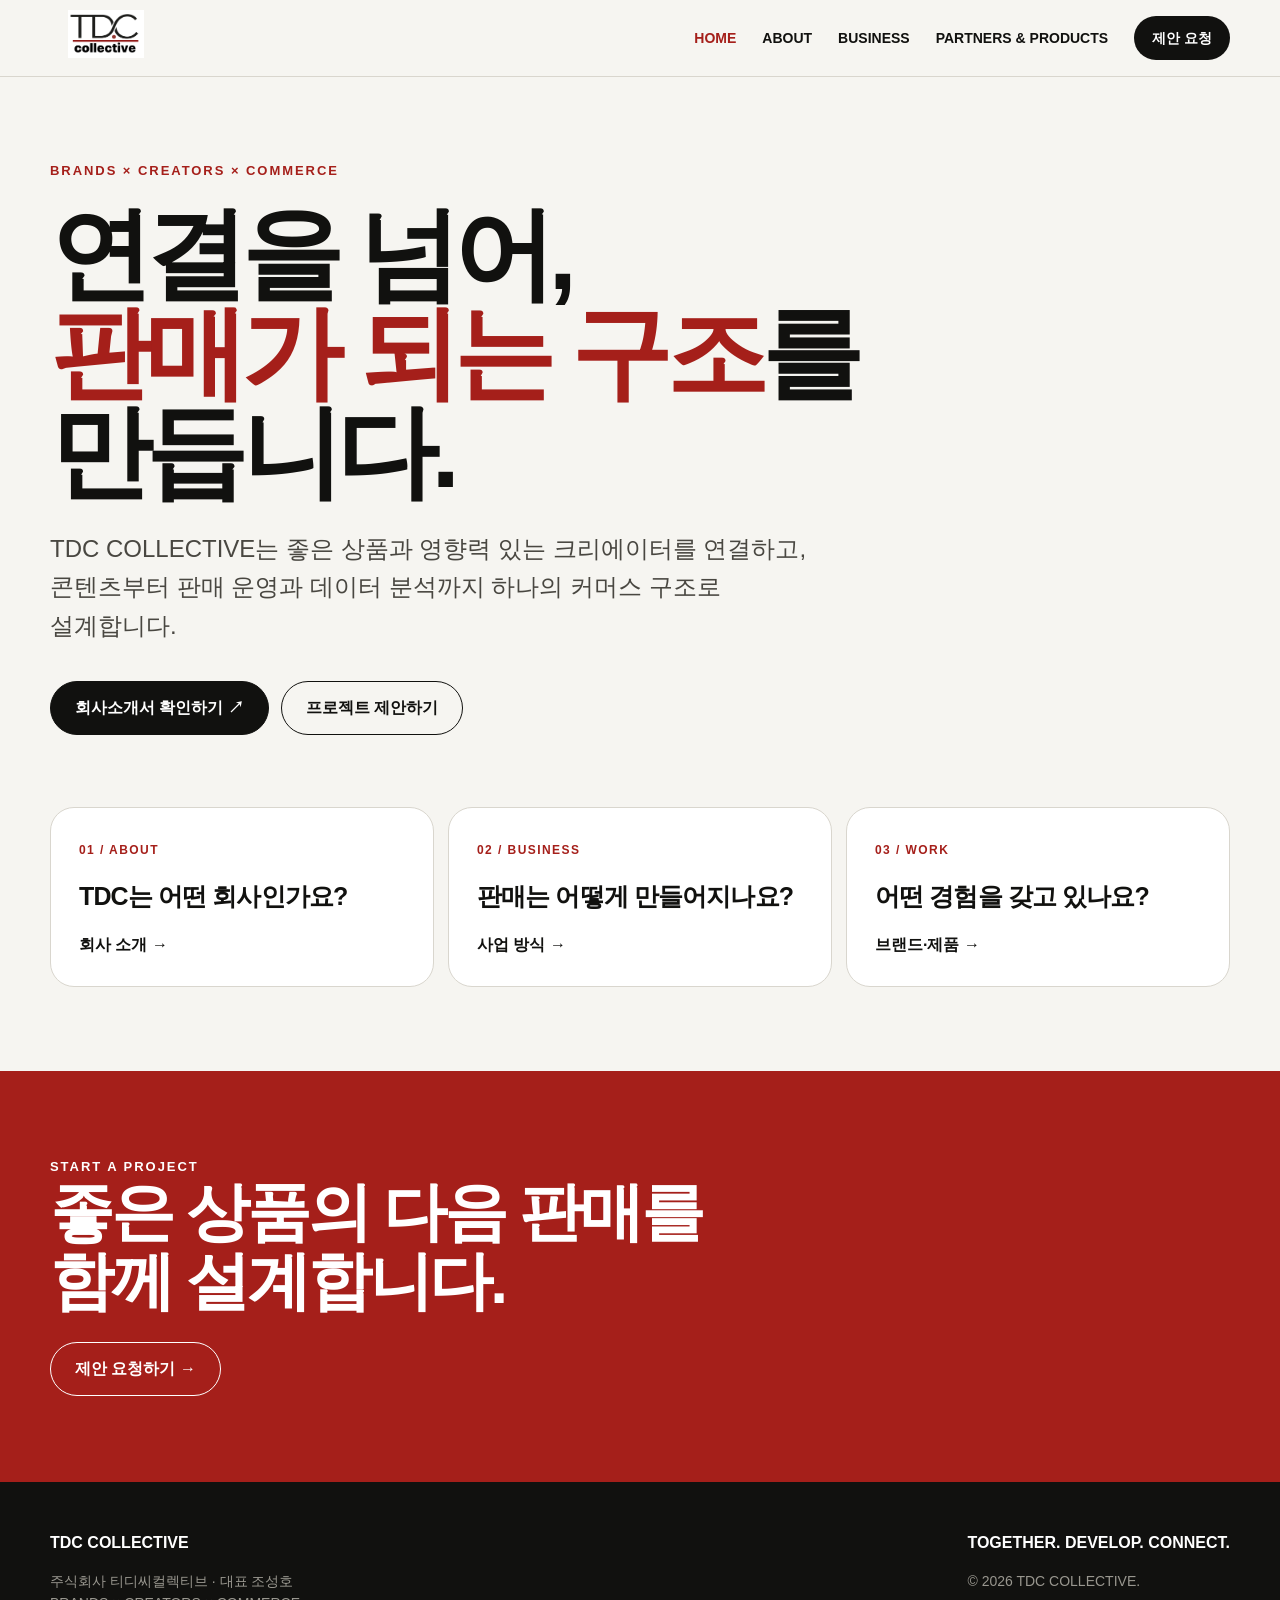
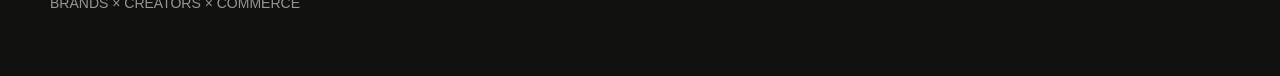
==== index.html @ a10da8e5 "Add files via upload" ====
<!doctype html><html lang="ko"><head><meta charset="utf-8"><meta name="viewport" content="width=device-width,initial-scale=1"><title>TDC COLLECTIVE — Creator Commerce</title><meta name="description" content="브랜드와 크리에이터를 연결해 실제 판매와 반복 가능한 성장을 만드는 커머스 기업"><link rel="icon" href="favicon.svg"><link rel="stylesheet" href="styles.css"></head><body><header class="nav"><div class="wrap navin"><a class="brand" href="index.html"><img src="tdc-logo.png" alt="TDC collective"></a><button class="menu" aria-label="메뉴">☰</button><nav class="links"><a aria-current="page" href="index.html">HOME</a><a href="about.html">ABOUT</a><a href="business.html">BUSINESS</a><a href="partners.html">PARTNERS & PRODUCTS</a><a class="cta" href="proposal.html">제안 요청</a></nav></div></header><main><section class="hero"><div class="wrap"><div class="eyebrow">Brands × Creators × Commerce</div><h1>연결을 넘어,<br><span style="color:var(--red)">판매가 되는 구조</span>를 만듭니다.</h1><p class="lead">TDC COLLECTIVE는 좋은 상품과 영향력 있는 크리에이터를 연결하고, 콘텐츠부터 판매 운영과 데이터 분석까지 하나의 커머스 구조로 설계합니다.</p><div class="actions"><a class="btn primary" href="TDC_Collective_POSCA_Proposal_FINAL.pptx" download>회사소개서 확인하기 ↗</a><a class="btn" href="proposal.html">프로젝트 제안하기</a></div><div class="route-grid"><a class="route reveal" href="about.html"><div><b>01 / ABOUT</b><h3>TDC는 어떤 회사인가요?</h3></div><span>회사 소개 →</span></a><a class="route reveal" href="business.html"><div><b>02 / BUSINESS</b><h3>판매는 어떻게 만들어지나요?</h3></div><span>사업 방식 →</span></a><a class="route reveal" href="partners.html"><div><b>03 / WORK</b><h3>어떤 경험을 갖고 있나요?</h3></div><span>브랜드·제품 →</span></a></div></div></section><section class="contactband"><div class="wrap"><div class="kicker" style="color:#fff">Start a project</div><h2>좋은 상품의 다음 판매를<br>함께 설계합니다.</h2><a class="btn" style="border-color:#fff" href="proposal.html">제안 요청하기 →</a></div></section></main><footer><div class="wrap foot"><div><strong>TDC COLLECTIVE</strong><p>주식회사 티디씨컬렉티브 · 대표 조성호<br>BRANDS × CREATORS × COMMERCE</p></div><div><strong>TOGETHER. DEVELOP. CONNECT.</strong><p>© 2026 TDC COLLECTIVE.</p></div></div></footer><script src="script.js"></script></body></html>
---- styles.css ----
:root{--ink:#11110f;--paper:#f6f5f1;--white:#fff;--red:#a51f1a;--muted:#696760;--line:#d9d6ce;--max:1180px}*{box-sizing:border-box}html{scroll-behavior:smooth}body{margin:0;background:var(--paper);color:var(--ink);font-family:Pretendard,"Noto Sans KR",-apple-system,BlinkMacSystemFont,"Segoe UI",sans-serif;line-height:1.6;word-break:keep-all}a{color:inherit;text-decoration:none}.wrap{width:min(var(--max),calc(100% - 40px));margin:auto}.nav{position:sticky;top:0;z-index:30;background:rgba(246,245,241,.94);backdrop-filter:blur(14px);border-bottom:1px solid var(--line)}.navin{height:76px;display:flex;align-items:center;justify-content:space-between}.brand img{width:112px;height:48px;object-fit:contain}.links{display:flex;align-items:center;gap:26px;font-size:14px;font-weight:750}.links a[aria-current=page]{color:var(--red)}.cta,.btn{display:inline-flex;align-items:center;justify-content:center;border-radius:999px;font-weight:800;transition:.2s}.cta{background:var(--ink);color:#fff;padding:11px 18px}.btn{min-height:54px;padding:0 24px;border:1px solid var(--ink);background:transparent}.btn.primary{background:var(--ink);color:#fff}.btn:hover{transform:translateY(-2px)}.menu{display:none;border:0;background:none;font-size:26px}.hero{min-height:calc(100vh - 76px);display:grid;align-items:center;padding:84px 0}.eyebrow,.kicker{font-size:13px;font-weight:850;letter-spacing:.15em;text-transform:uppercase;color:var(--red)}h1{font-size:clamp(56px,8vw,106px);line-height:.97;letter-spacing:-.065em;margin:22px 0 28px;max-width:1070px}.lead{font-size:clamp(18px,2vw,24px);color:#494741;max-width:760px}.actions{display:flex;gap:12px;flex-wrap:wrap;margin-top:36px}.route-grid{display:grid;grid-template-columns:repeat(3,1fr);gap:14px;margin-top:72px}.route{background:var(--white);border:1px solid var(--line);border-radius:24px;padding:28px;min-height:180px;display:flex;flex-direction:column;justify-content:space-between}.route b{font-size:12px;color:var(--red);letter-spacing:.12em}.route h3{font-size:25px;letter-spacing:-.035em;margin:14px 0}.route span{font-weight:900}.section{padding:110px 0}.dark{background:var(--ink);color:#fff}.pagehead{padding:110px 0 72px;border-bottom:1px solid var(--line)}.pagehead h1{font-size:clamp(48px,7vw,88px);margin-bottom:22px}.title{font-size:clamp(38px,5vw,68px);line-height:1.08;letter-spacing:-.05em;margin:16px 0 24px}.desc{font-size:19px;color:var(--muted);max-width:780px}.dark .desc{color:#aaa89f}.grid2{display:grid;grid-template-columns:1fr 1fr;gap:16px;margin-top:48px}.card{background:#fff;border:1px solid var(--line);border-radius:26px;padding:38px}.dark .card{background:#191917;border-color:#393934}.card h3{font-size:30px;letter-spacing:-.04em;margin:12px 0}.card p{color:var(--muted)}.dark .card p{color:#aaa89f}.process{display:grid;grid-template-columns:repeat(3,1fr);border-top:1px solid #44443e;border-left:1px solid #44443e;margin-top:48px}.step{padding:30px;min-height:220px;border-right:1px solid #44443e;border-bottom:1px solid #44443e}.step b{color:#ff746c}.step h3{margin:42px 0 8px;font-size:24px}.step p{color:#aaa89f}.workgrid{display:grid;grid-template-columns:repeat(2,1fr);gap:18px;margin-top:48px}.work{background:#fff;border:1px solid var(--line);border-radius:28px;overflow:hidden}.worktop{min-height:220px;padding:38px;background:var(--ink);color:#fff;display:flex;flex-direction:column;justify-content:space-between}.worktop.red{background:var(--red)}.worktop small{letter-spacing:.13em}.worktop h2{font-size:42px;line-height:1.05;margin:0}.workbody{padding:32px}.tag{display:inline-block;padding:7px 11px;border-radius:99px;background:#ebe8e0;font-size:12px;font-weight:800;margin-right:6px}.future{border:1px dashed #aaa69d;background:transparent;display:grid;place-items:center;min-height:400px;text-align:center;padding:34px}.form{max-width:850px;margin-top:44px}.fieldrow{display:grid;grid-template-columns:1fr 1fr;gap:14px}.field{margin-bottom:16px}.field label{display:block;font-weight:800;margin-bottom:8px}.field input,.field select,.field textarea{width:100%;padding:16px;border:1px solid var(--line);border-radius:14px;background:#fff;font:inherit}.field textarea{min-height:170px;resize:vertical}.notice{font-size:14px;color:var(--muted);margin:16px 0}.contactband{background:var(--red);color:#fff;padding:86px 0}.contactband h2{font-size:clamp(38px,5vw,70px);line-height:1.08;letter-spacing:-.05em;margin:0 0 26px}footer{background:var(--ink);color:#fff;padding:48px 0}.foot{display:flex;justify-content:space-between;gap:30px}.foot p{font-size:14px;color:#99978f}.reveal{opacity:0;transform:translateY(18px);transition:.6s}.reveal.on{opacity:1;transform:none}@media(max-width:850px){.navin{height:66px}.brand img{width:94px}.menu{display:block}.links{display:none;position:absolute;left:0;right:0;top:66px;background:var(--paper);padding:22px 20px;border-bottom:1px solid var(--line);flex-direction:column;align-items:stretch}.links.open{display:flex}.hero{padding:62px 0;min-height:auto}.route-grid,.grid2,.process,.workgrid,.fieldrow{grid-template-columns:1fr}.section{padding:78px 0}.pagehead{padding:76px 0 52px}.foot{flex-direction:column}.worktop{min-height:180px}}
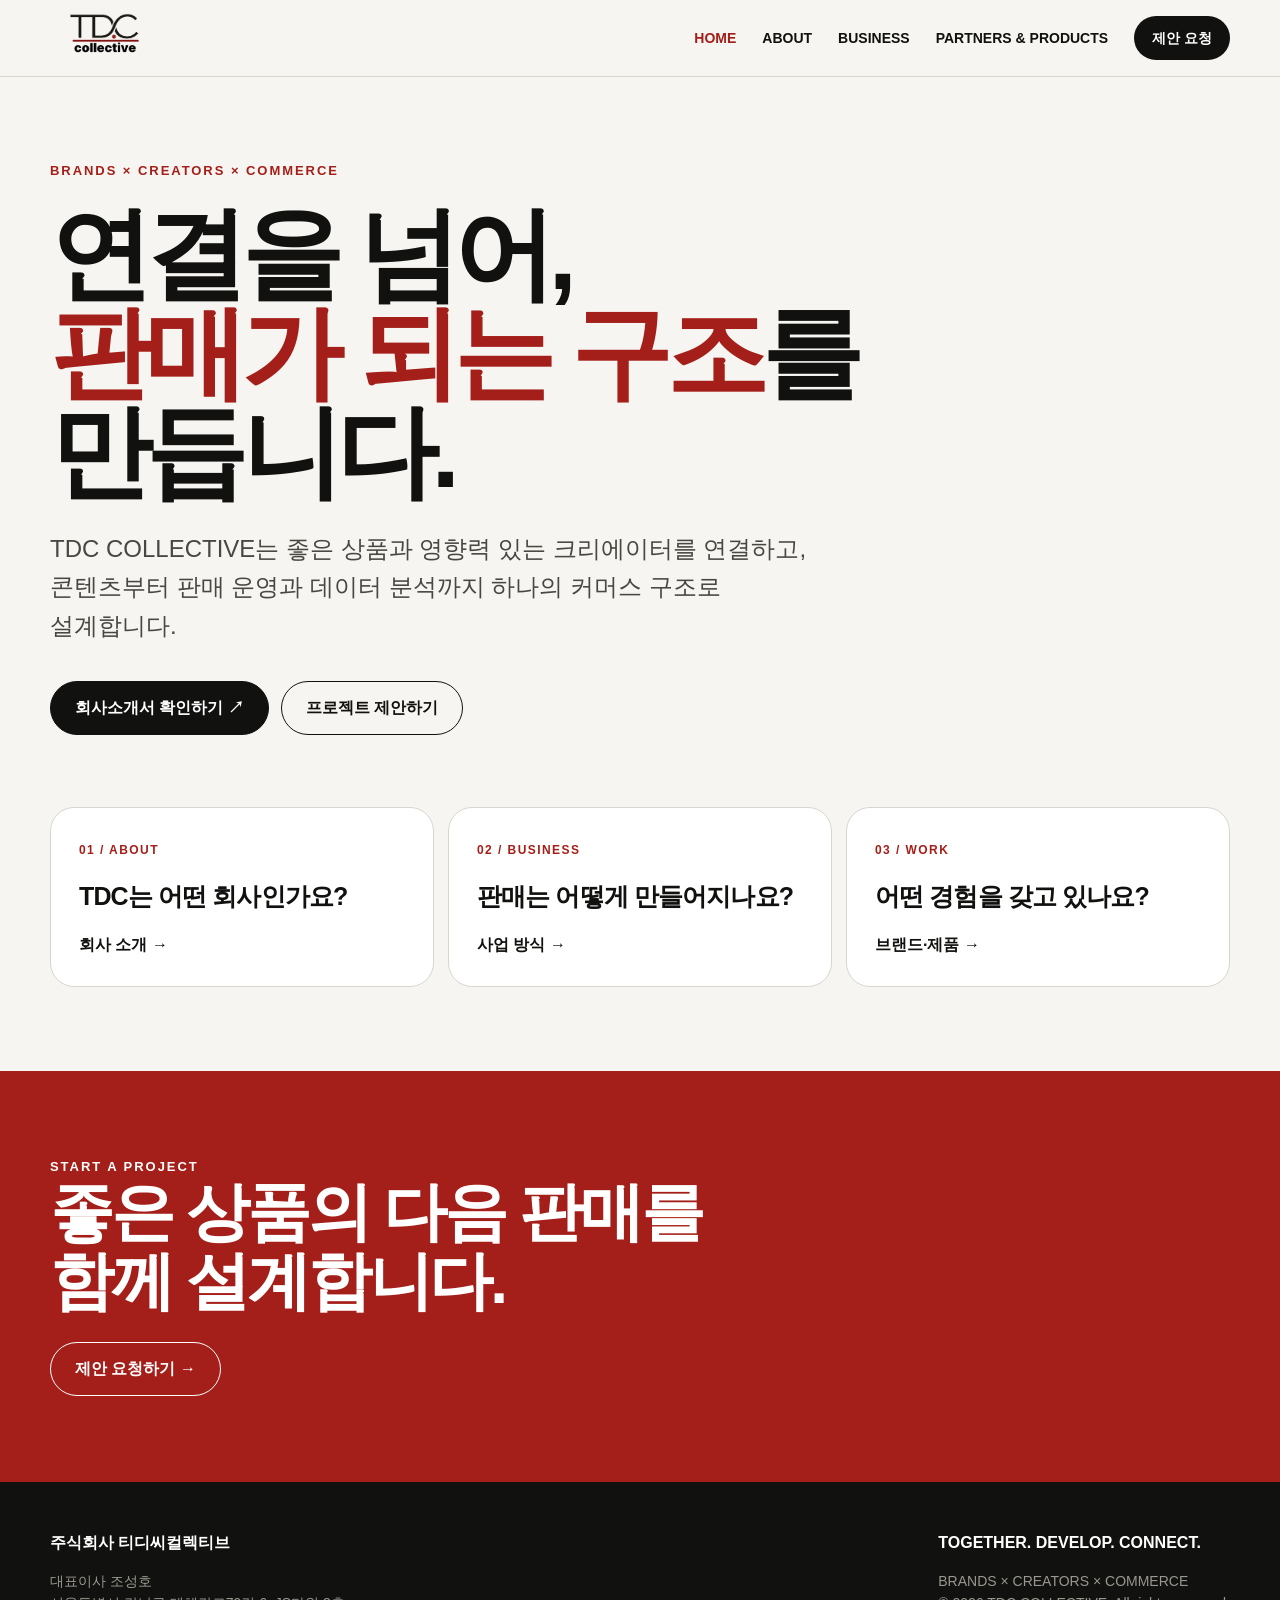
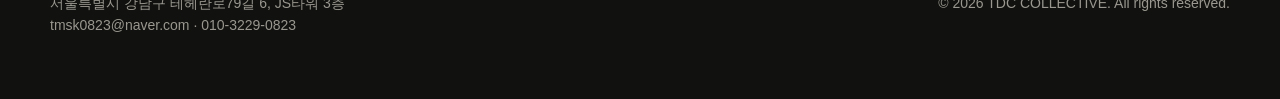
==== commit 6359f5fb: "Update index.html" ====
--- a/index.html
+++ b/index.html
@@ -1 +1 @@
-<!doctype html><html lang="ko"><head><meta charset="utf-8"><meta name="viewport" content="width=device-width,initial-scale=1"><title>TDC COLLECTIVE — Creator Commerce</title><meta name="description" content="브랜드와 크리에이터를 연결해 실제 판매와 반복 가능한 성장을 만드는 커머스 기업"><link rel="icon" href="favicon.svg"><link rel="stylesheet" href="styles.css"></head><body><header class="nav"><div class="wrap navin"><a class="brand" href="index.html"><img src="tdc-logo.png" alt="TDC collective"></a><button class="menu" aria-label="메뉴">☰</button><nav class="links"><a aria-current="page" href="index.html">HOME</a><a href="about.html">ABOUT</a><a href="business.html">BUSINESS</a><a href="partners.html">PARTNERS & PRODUCTS</a><a class="cta" href="proposal.html">제안 요청</a></nav></div></header><main><section class="hero"><div class="wrap"><div class="eyebrow">Brands × Creators × Commerce</div><h1>연결을 넘어,<br><span style="color:var(--red)">판매가 되는 구조</span>를 만듭니다.</h1><p class="lead">TDC COLLECTIVE는 좋은 상품과 영향력 있는 크리에이터를 연결하고, 콘텐츠부터 판매 운영과 데이터 분석까지 하나의 커머스 구조로 설계합니다.</p><div class="actions"><a class="btn primary" href="TDC_Collective_POSCA_Proposal_FINAL.pptx" download>회사소개서 확인하기 ↗</a><a class="btn" href="proposal.html">프로젝트 제안하기</a></div><div class="route-grid"><a class="route reveal" href="about.html"><div><b>01 / ABOUT</b><h3>TDC는 어떤 회사인가요?</h3></div><span>회사 소개 →</span></a><a class="route reveal" href="business.html"><div><b>02 / BUSINESS</b><h3>판매는 어떻게 만들어지나요?</h3></div><span>사업 방식 →</span></a><a class="route reveal" href="partners.html"><div><b>03 / WORK</b><h3>어떤 경험을 갖고 있나요?</h3></div><span>브랜드·제품 →</span></a></div></div></section><section class="contactband"><div class="wrap"><div class="kicker" style="color:#fff">Start a project</div><h2>좋은 상품의 다음 판매를<br>함께 설계합니다.</h2><a class="btn" style="border-color:#fff" href="proposal.html">제안 요청하기 →</a></div></section></main><footer><div class="wrap foot"><div><strong>TDC COLLECTIVE</strong><p>주식회사 티디씨컬렉티브 · 대표 조성호<br>BRANDS × CREATORS × COMMERCE</p></div><div><strong>TOGETHER. DEVELOP. CONNECT.</strong><p>© 2026 TDC COLLECTIVE.</p></div></div></footer><script src="script.js"></script></body></html>
+<!doctype html><html lang="ko"><head><meta charset="utf-8"><meta name="viewport" content="width=device-width,initial-scale=1"><title>TDC COLLECTIVE — Creator Commerce</title><meta name="description" content="브랜드와 크리에이터를 연결해 실제 판매와 반복 가능한 성장을 만드는 커머스 기업"><link rel="icon" href="favicon.svg"><link rel="stylesheet" href="styles.css"></head><body><header class="nav"><div class="wrap navin"><a class="brand" href="index.html"><img src="tdc-logo.png" alt="TDC collective"></a><button class="menu" aria-label="메뉴">☰</button><nav class="links"><a aria-current="page" href="index.html">HOME</a><a href="about.html">ABOUT</a><a href="business.html">BUSINESS</a><a href="partners.html">PARTNERS & PRODUCTS</a><a class="cta" href="proposal.html">제안 요청</a></nav></div></header><main><section class="hero"><div class="wrap"><div class="eyebrow">Brands × Creators × Commerce</div><h1>연결을 넘어,<br><span style="color:var(--red)">판매가 되는 구조</span>를 만듭니다.</h1><p class="lead">TDC COLLECTIVE는 좋은 상품과 영향력 있는 크리에이터를 연결하고, 콘텐츠부터 판매 운영과 데이터 분석까지 하나의 커머스 구조로 설계합니다.</p><div class="actions"><a class="btn primary" href="TDC_COLLECTIVE_Company_Introduction.pdf" download>회사소개서 확인하기 ↗</a><a class="btn" href="proposal.html">프로젝트 제안하기</a></div><div class="route-grid"><a class="route reveal" href="about.html"><div><b>01 / ABOUT</b><h3>TDC는 어떤 회사인가요?</h3></div><span>회사 소개 →</span></a><a class="route reveal" href="business.html"><div><b>02 / BUSINESS</b><h3>판매는 어떻게 만들어지나요?</h3></div><span>사업 방식 →</span></a><a class="route reveal" href="partners.html"><div><b>03 / WORK</b><h3>어떤 경험을 갖고 있나요?</h3></div><span>브랜드·제품 →</span></a></div></div></section><section class="contactband"><div class="wrap"><div class="kicker" style="color:#fff">Start a project</div><h2>좋은 상품의 다음 판매를<br>함께 설계합니다.</h2><a class="btn" style="border-color:#fff" href="proposal.html">제안 요청하기 →</a></div></section></main><footer><div class="wrap foot"><div><strong>TDC COLLECTIVE</strong><p>주식회사 티디씨컬렉티브 · 대표 조성호<br>BRANDS × CREATORS × COMMERCE</p></div><div><strong>TOGETHER. DEVELOP. CONNECT.</strong><p>© 2026 TDC COLLECTIVE.</p></div></div></footer><script src="script.js"></script></body></html>
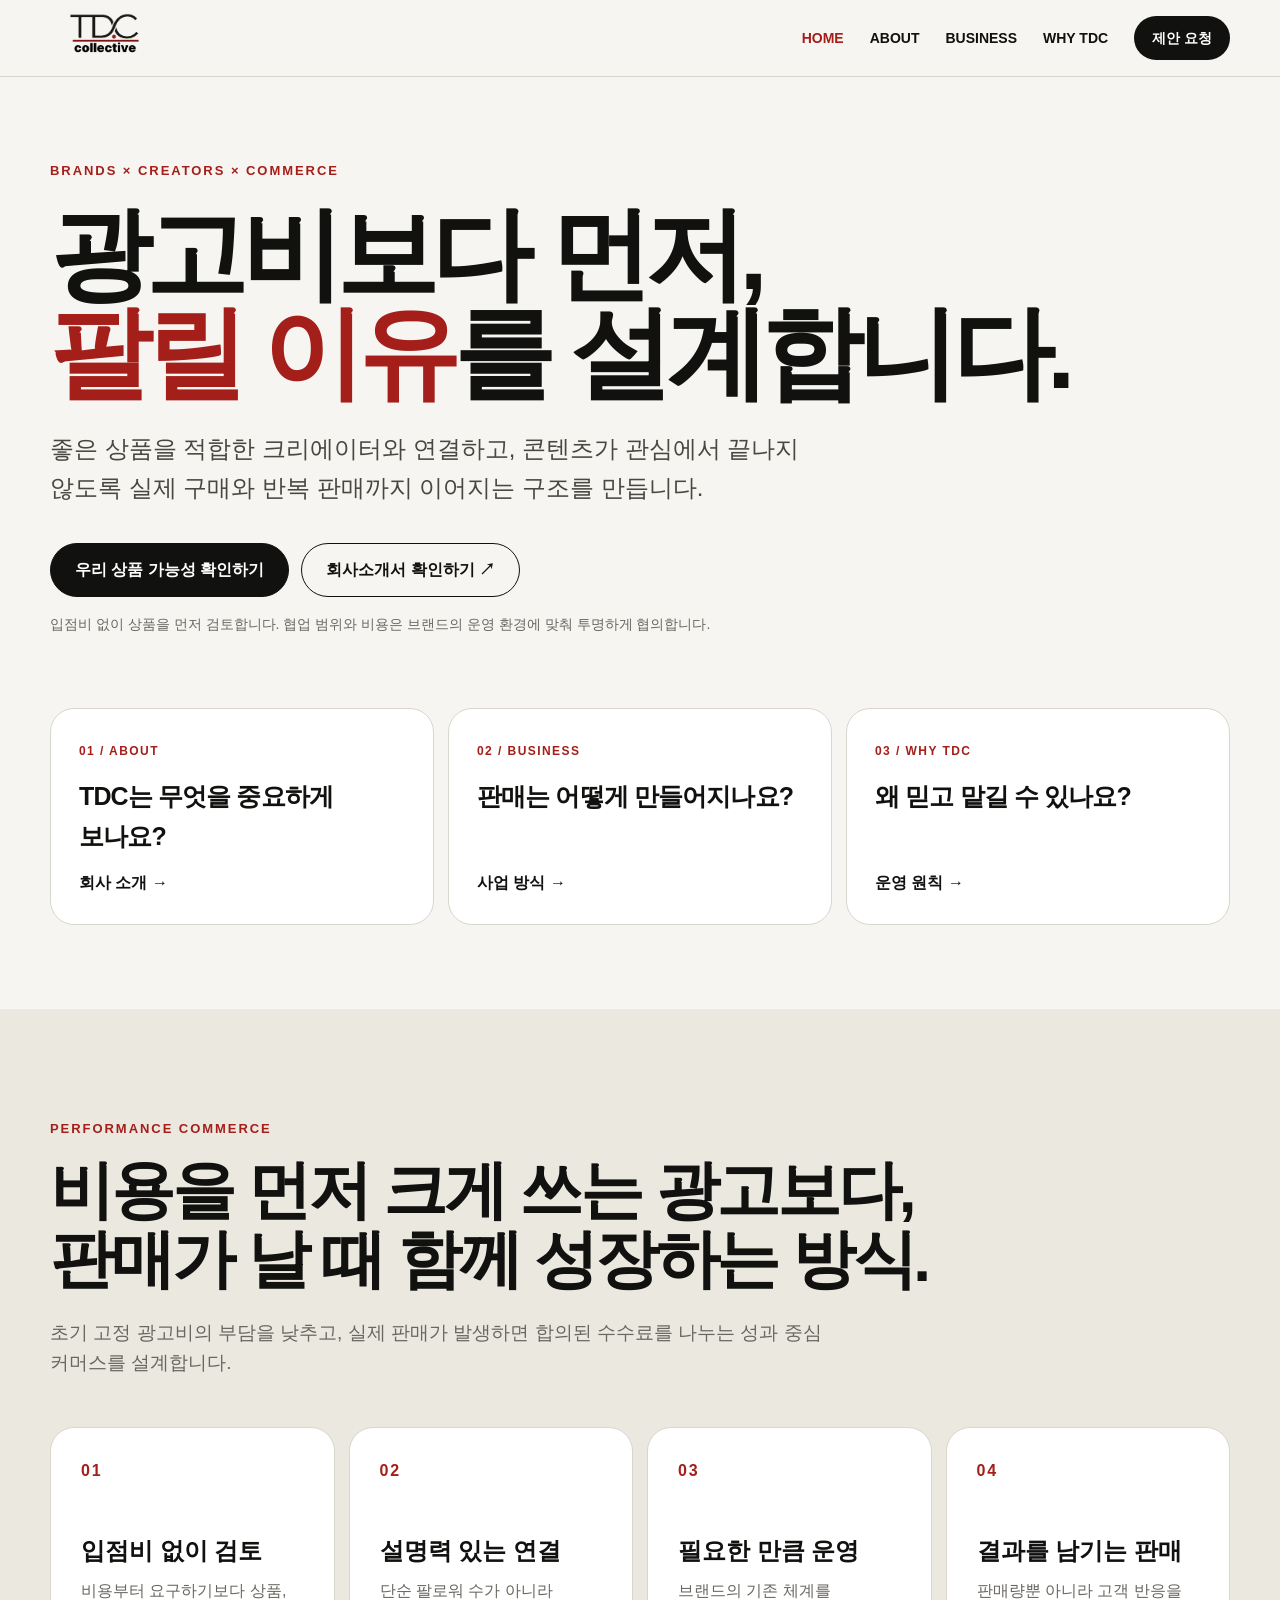
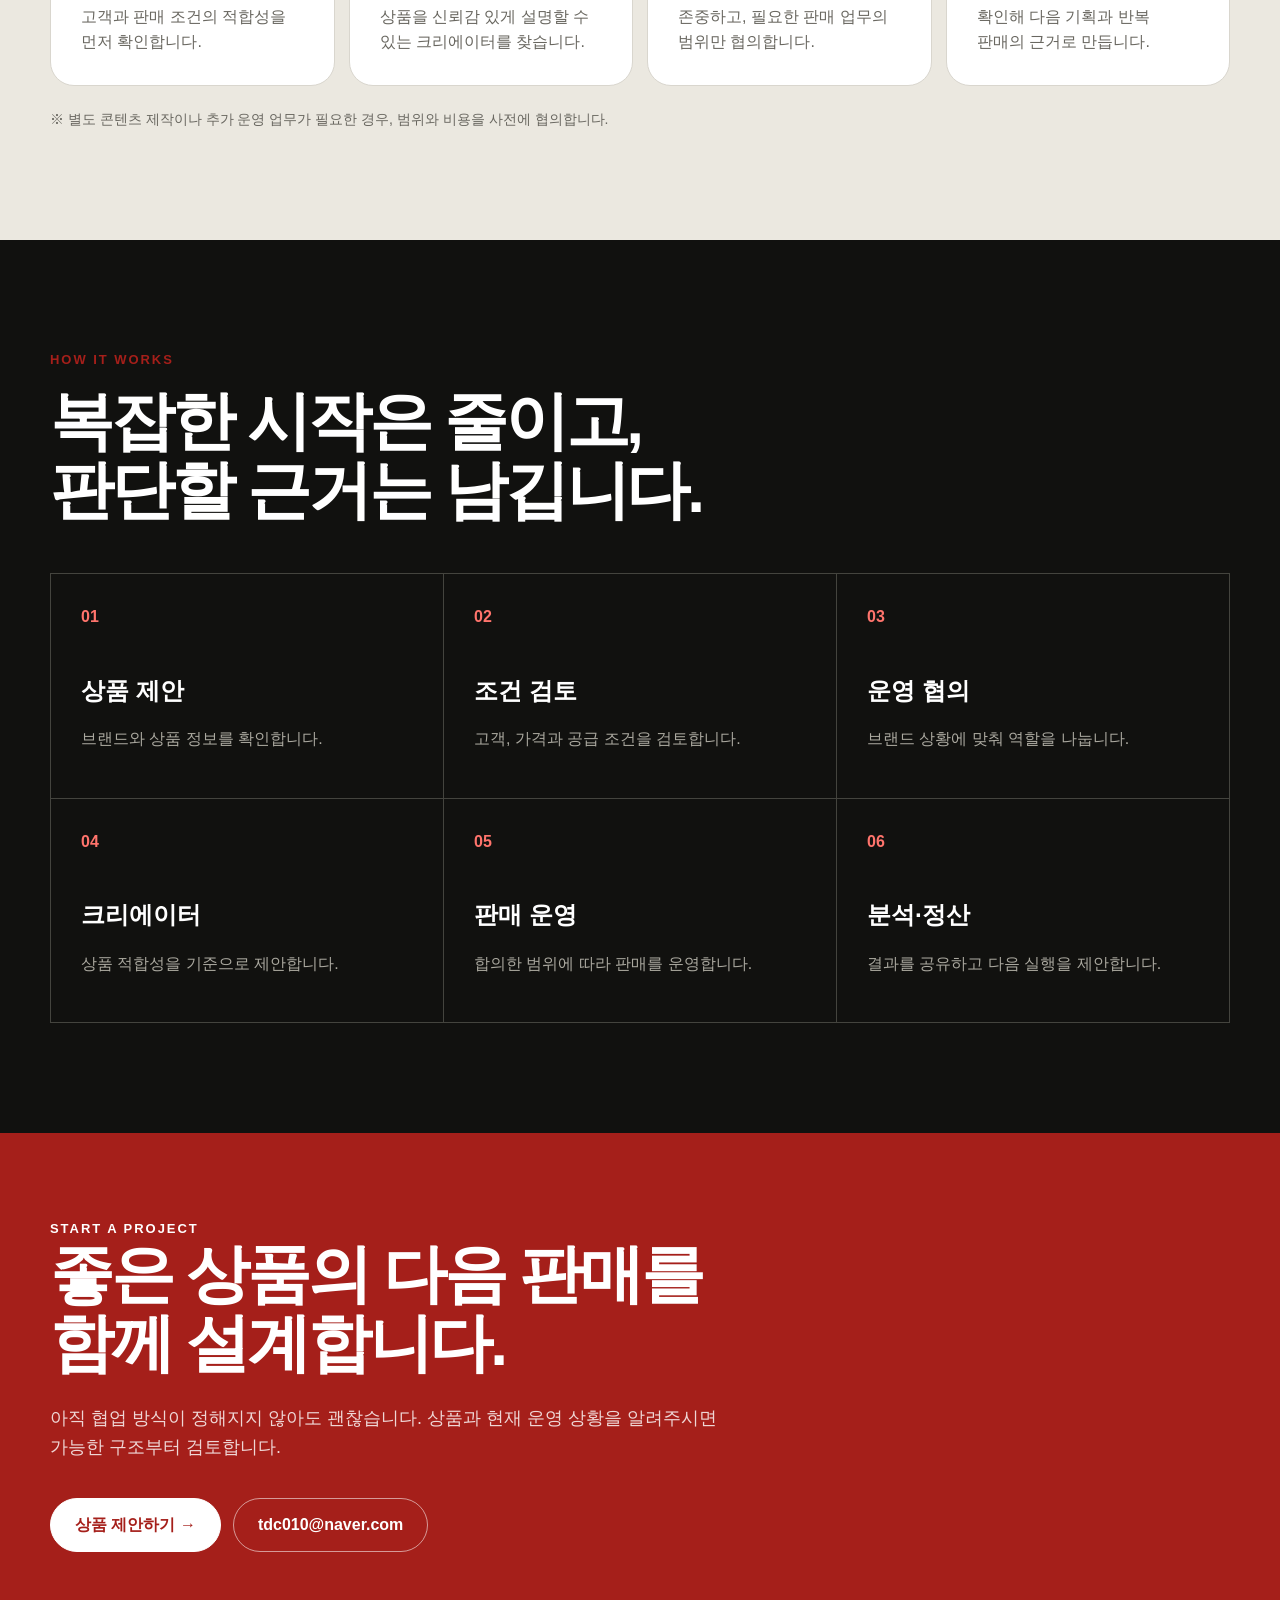
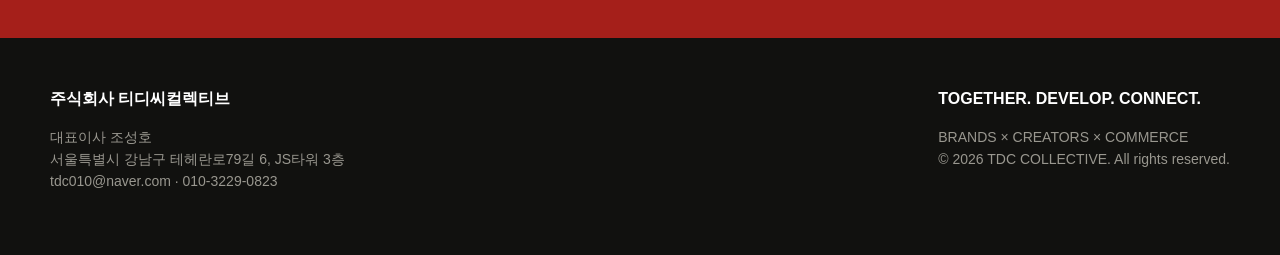
==== commit 0c235ba6: "Add files via upload" ====
--- a/index.html
+++ b/index.html
@@ -1 +1,9 @@
-<!doctype html><html lang="ko"><head><meta charset="utf-8"><meta name="viewport" content="width=device-width,initial-scale=1"><title>TDC COLLECTIVE — Creator Commerce</title><meta name="description" content="브랜드와 크리에이터를 연결해 실제 판매와 반복 가능한 성장을 만드는 커머스 기업"><link rel="icon" href="favicon.svg"><link rel="stylesheet" href="styles.css"></head><body><header class="nav"><div class="wrap navin"><a class="brand" href="index.html"><img src="tdc-logo.png" alt="TDC collective"></a><button class="menu" aria-label="메뉴">☰</button><nav class="links"><a aria-current="page" href="index.html">HOME</a><a href="about.html">ABOUT</a><a href="business.html">BUSINESS</a><a href="partners.html">PARTNERS & PRODUCTS</a><a class="cta" href="proposal.html">제안 요청</a></nav></div></header><main><section class="hero"><div class="wrap"><div class="eyebrow">Brands × Creators × Commerce</div><h1>연결을 넘어,<br><span style="color:var(--red)">판매가 되는 구조</span>를 만듭니다.</h1><p class="lead">TDC COLLECTIVE는 좋은 상품과 영향력 있는 크리에이터를 연결하고, 콘텐츠부터 판매 운영과 데이터 분석까지 하나의 커머스 구조로 설계합니다.</p><div class="actions"><a class="btn primary" href="TDC_COLLECTIVE_Company_Introduction.pdf" download>회사소개서 확인하기 ↗</a><a class="btn" href="proposal.html">프로젝트 제안하기</a></div><div class="route-grid"><a class="route reveal" href="about.html"><div><b>01 / ABOUT</b><h3>TDC는 어떤 회사인가요?</h3></div><span>회사 소개 →</span></a><a class="route reveal" href="business.html"><div><b>02 / BUSINESS</b><h3>판매는 어떻게 만들어지나요?</h3></div><span>사업 방식 →</span></a><a class="route reveal" href="partners.html"><div><b>03 / WORK</b><h3>어떤 경험을 갖고 있나요?</h3></div><span>브랜드·제품 →</span></a></div></div></section><section class="contactband"><div class="wrap"><div class="kicker" style="color:#fff">Start a project</div><h2>좋은 상품의 다음 판매를<br>함께 설계합니다.</h2><a class="btn" style="border-color:#fff" href="proposal.html">제안 요청하기 →</a></div></section></main><footer><div class="wrap foot"><div><strong>TDC COLLECTIVE</strong><p>주식회사 티디씨컬렉티브 · 대표 조성호<br>BRANDS × CREATORS × COMMERCE</p></div><div><strong>TOGETHER. DEVELOP. CONNECT.</strong><p>© 2026 TDC COLLECTIVE.</p></div></div></footer><script src="script.js"></script></body></html>
+<!doctype html>
+<html lang="ko"><head><meta charset="utf-8"><meta name="viewport" content="width=device-width,initial-scale=1"><title>TDC COLLECTIVE — Creator Commerce</title><meta name="description" content="브랜드의 초기 부담은 낮추고, 크리에이터 콘텐츠를 실제 판매와 반복 가능한 성장으로 연결하는 커머스 기업"><link rel="icon" href="favicon.svg"><link rel="stylesheet" href="styles.css"></head>
+<body><header class="nav"><div class="wrap navin"><a class="brand" href="index.html"><img src="tdc-logo.png" alt="TDC collective"></a><button class="menu" aria-label="메뉴">☰</button><nav class="links"><a aria-current="page" href="index.html">HOME</a><a href="about.html">ABOUT</a><a href="business.html">BUSINESS</a><a href="partners.html">WHY TDC</a><a class="cta" href="proposal.html">제안 요청</a></nav></div></header>
+<main>
+<section class="hero"><div class="wrap"><div class="eyebrow">Brands × Creators × Commerce</div><h1>광고비보다 먼저,<br><span style="color:var(--red)">팔릴 이유</span>를 설계합니다.</h1><p class="lead">좋은 상품을 적합한 크리에이터와 연결하고, 콘텐츠가 관심에서 끝나지 않도록 실제 구매와 반복 판매까지 이어지는 구조를 만듭니다.</p><div class="actions"><a class="btn primary" href="proposal.html">우리 상품 가능성 확인하기</a><a class="btn" href="TDC_COLLECTIVE_Company_Introduction.pdf" download>회사소개서 확인하기 ↗</a></div><p class="microcopy">입점비 없이 상품을 먼저 검토합니다. 협업 범위와 비용은 브랜드의 운영 환경에 맞춰 투명하게 협의합니다.</p><div class="route-grid"><a class="route reveal" href="about.html"><div><b>01 / ABOUT</b><h3>TDC는 무엇을 중요하게 보나요?</h3></div><span>회사 소개 →</span></a><a class="route reveal" href="business.html"><div><b>02 / BUSINESS</b><h3>판매는 어떻게 만들어지나요?</h3></div><span>사업 방식 →</span></a><a class="route reveal" href="partners.html"><div><b>03 / WHY TDC</b><h3>왜 믿고 맡길 수 있나요?</h3></div><span>운영 원칙 →</span></a></div></div></section>
+<section class="section value-section"><div class="wrap"><div class="kicker">Performance commerce</div><h2 class="title">비용을 먼저 크게 쓰는 광고보다,<br>판매가 날 때 함께 성장하는 방식.</h2><p class="desc">초기 고정 광고비의 부담을 낮추고, 실제 판매가 발생하면 합의된 수수료를 나누는 성과 중심 커머스를 설계합니다.</p><div class="benefit-grid"><article class="benefit reveal"><b>01</b><h3>입점비 없이 검토</h3><p>비용부터 요구하기보다 상품, 고객과 판매 조건의 적합성을 먼저 확인합니다.</p></article><article class="benefit reveal"><b>02</b><h3>설명력 있는 연결</h3><p>단순 팔로워 수가 아니라 상품을 신뢰감 있게 설명할 수 있는 크리에이터를 찾습니다.</p></article><article class="benefit reveal"><b>03</b><h3>필요한 만큼 운영</h3><p>브랜드의 기존 체계를 존중하고, 필요한 판매 업무의 범위만 협의합니다.</p></article><article class="benefit reveal"><b>04</b><h3>결과를 남기는 판매</h3><p>판매량뿐 아니라 고객 반응을 확인해 다음 기획과 반복 판매의 근거로 만듭니다.</p></article></div><p class="scope-note">※ 별도 콘텐츠 제작이나 추가 운영 업무가 필요한 경우, 범위와 비용을 사전에 협의합니다.</p></div></section>
+<section class="section dark"><div class="wrap"><div class="kicker">How it works</div><h2 class="title">복잡한 시작은 줄이고,<br>판단할 근거는 남깁니다.</h2><div class="process compact-process"><article class="step"><b>01</b><h3>상품 제안</h3><p>브랜드와 상품 정보를 확인합니다.</p></article><article class="step"><b>02</b><h3>조건 검토</h3><p>고객, 가격과 공급 조건을 검토합니다.</p></article><article class="step"><b>03</b><h3>운영 협의</h3><p>브랜드 상황에 맞춰 역할을 나눕니다.</p></article><article class="step"><b>04</b><h3>크리에이터</h3><p>상품 적합성을 기준으로 제안합니다.</p></article><article class="step"><b>05</b><h3>판매 운영</h3><p>합의한 범위에 따라 판매를 운영합니다.</p></article><article class="step"><b>06</b><h3>분석·정산</h3><p>결과를 공유하고 다음 실행을 제안합니다.</p></article></div></div></section>
+<section class="contactband"><div class="wrap"><div class="kicker" style="color:#fff">Start a project</div><h2>좋은 상품의 다음 판매를<br>함께 설계합니다.</h2><p class="contact-copy">아직 협업 방식이 정해지지 않아도 괜찮습니다. 상품과 현재 운영 상황을 알려주시면 가능한 구조부터 검토합니다.</p><div class="actions"><a class="btn light" href="proposal.html">상품 제안하기 →</a><a class="btn text-link" href="mailto:tdc010@naver.com">tdc010@naver.com</a></div></div></section>
+</main><footer></footer><script src="script.js"></script></body></html>
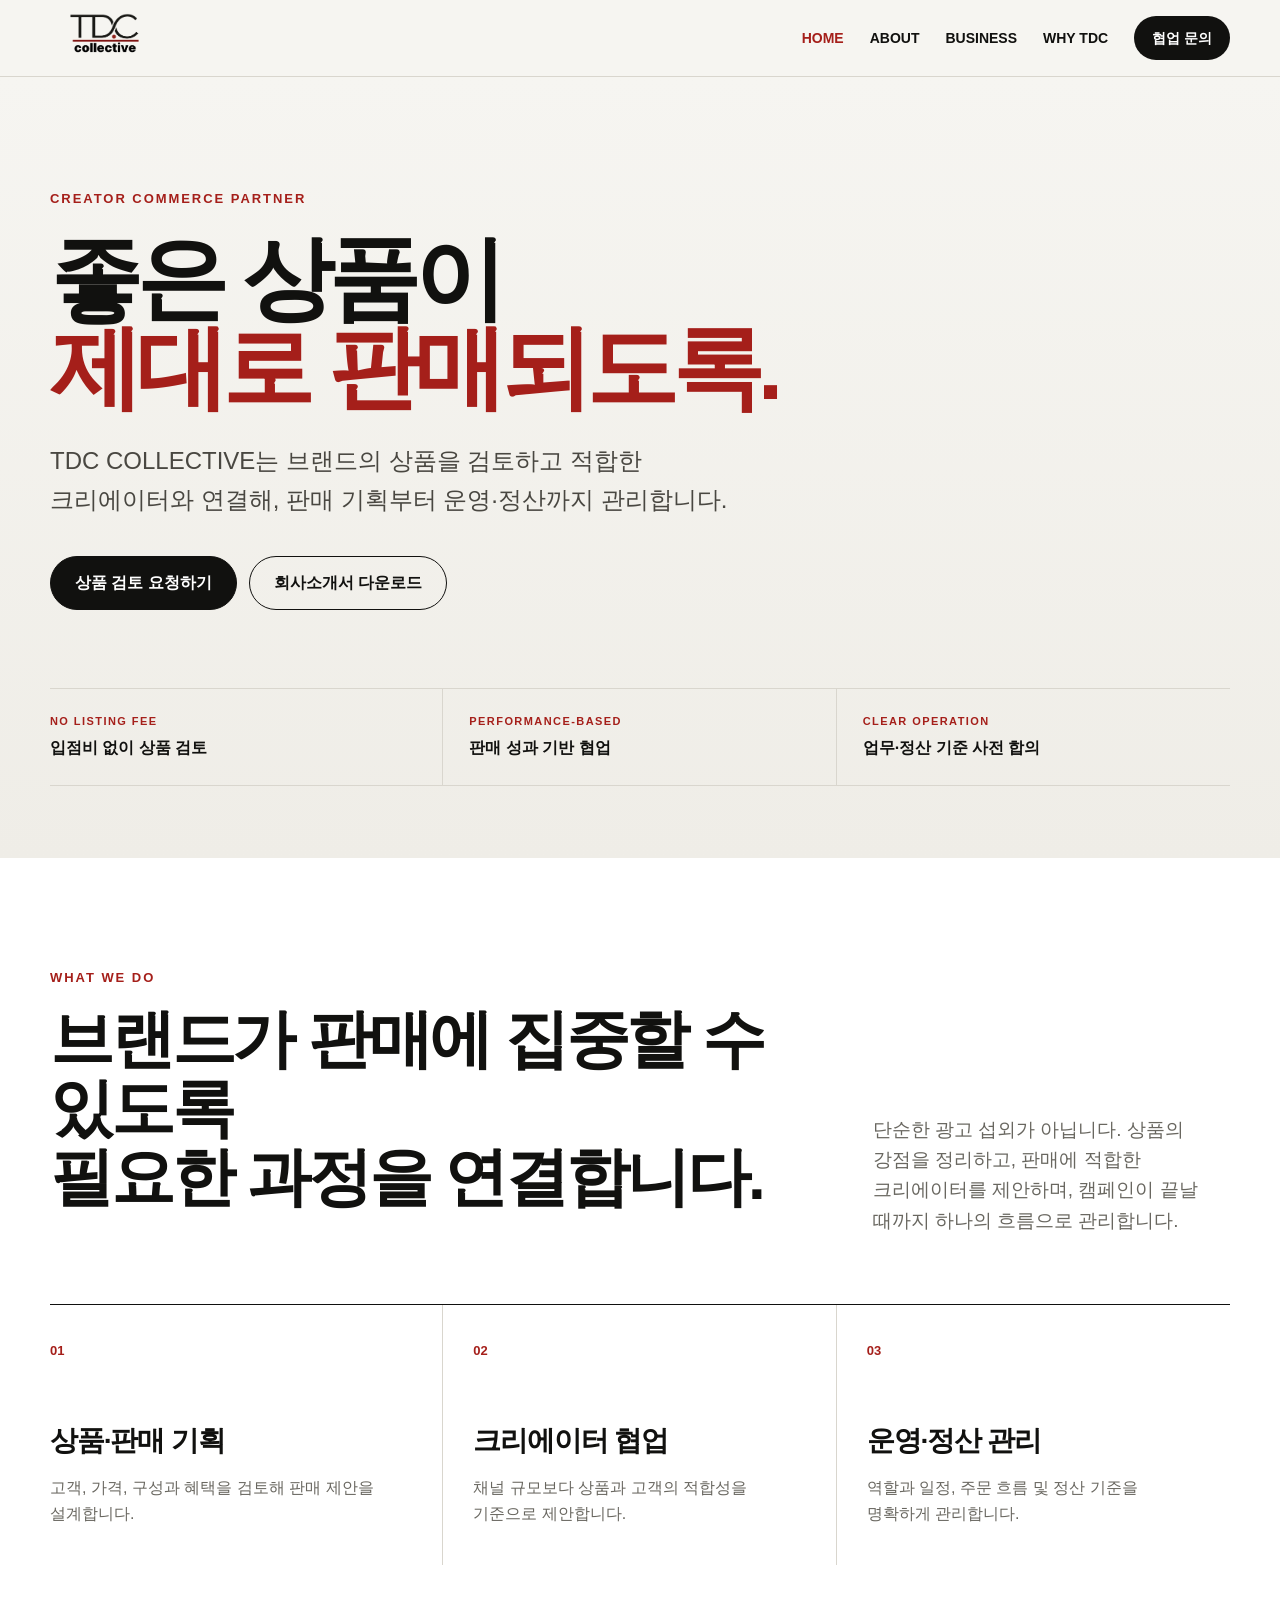
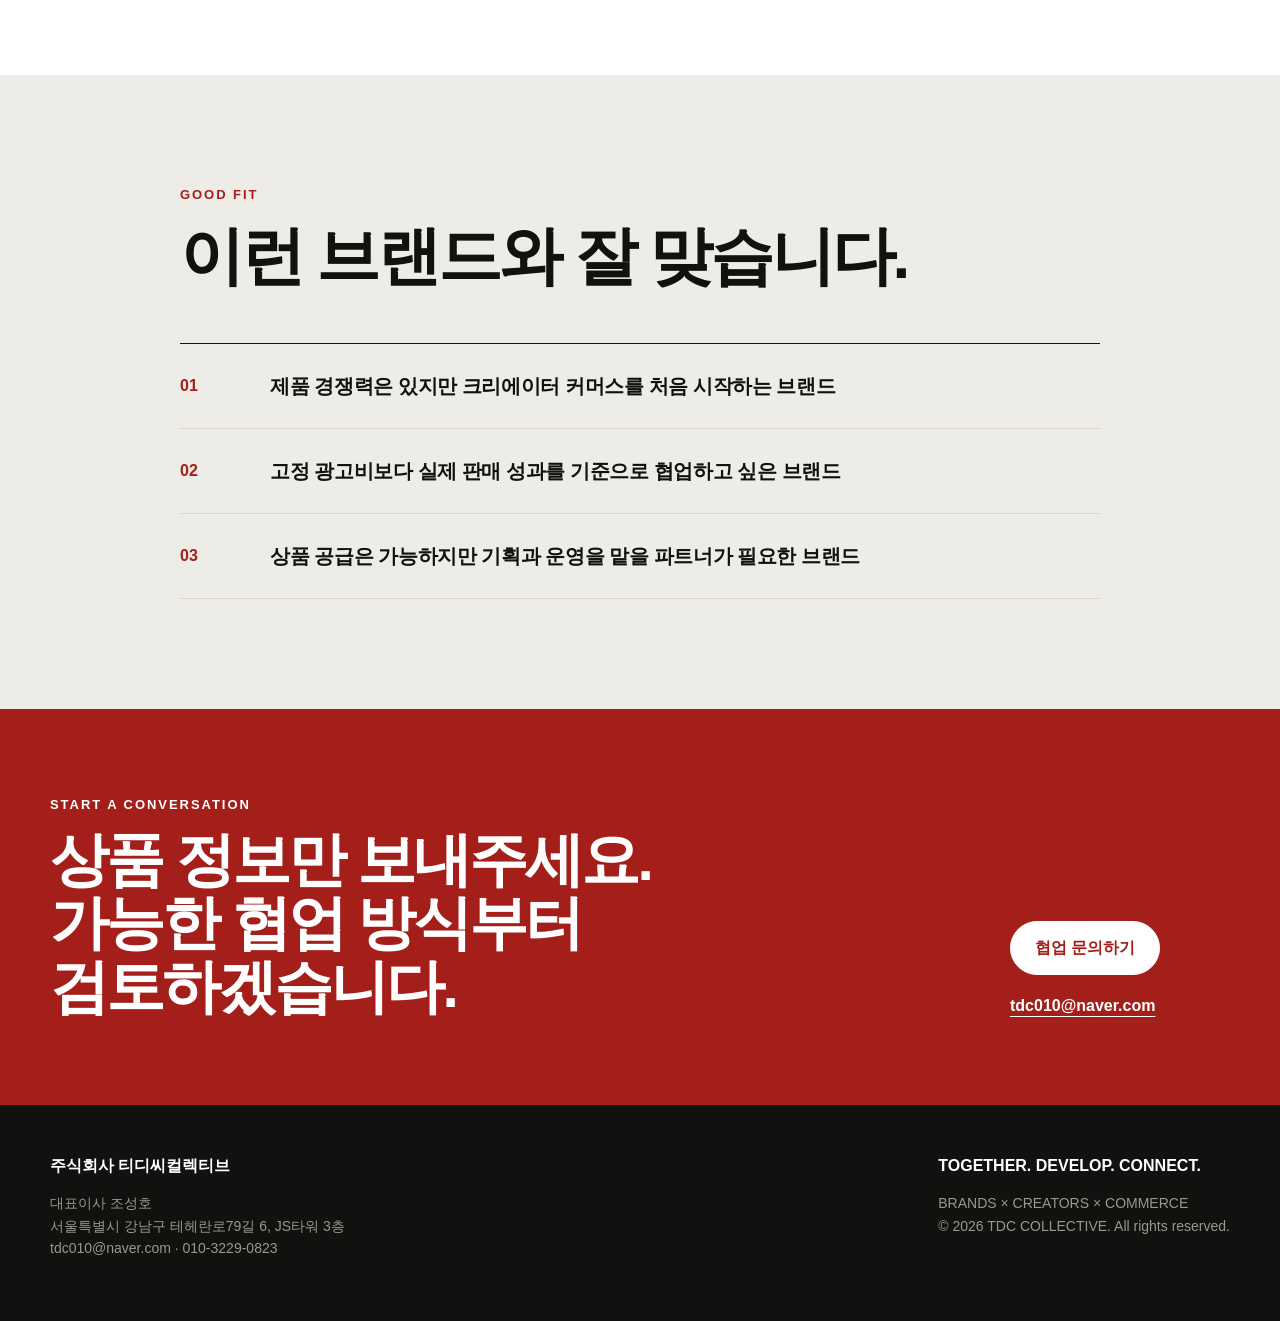
==== commit d4be4fc8: "Add files via upload" ====
--- a/index.html
+++ b/index.html
@@ -1,9 +1 @@
-<!doctype html>
-<html lang="ko"><head><meta charset="utf-8"><meta name="viewport" content="width=device-width,initial-scale=1"><title>TDC COLLECTIVE — Creator Commerce</title><meta name="description" content="브랜드의 초기 부담은 낮추고, 크리에이터 콘텐츠를 실제 판매와 반복 가능한 성장으로 연결하는 커머스 기업"><link rel="icon" href="favicon.svg"><link rel="stylesheet" href="styles.css"></head>
-<body><header class="nav"><div class="wrap navin"><a class="brand" href="index.html"><img src="tdc-logo.png" alt="TDC collective"></a><button class="menu" aria-label="메뉴">☰</button><nav class="links"><a aria-current="page" href="index.html">HOME</a><a href="about.html">ABOUT</a><a href="business.html">BUSINESS</a><a href="partners.html">WHY TDC</a><a class="cta" href="proposal.html">제안 요청</a></nav></div></header>
-<main>
-<section class="hero"><div class="wrap"><div class="eyebrow">Brands × Creators × Commerce</div><h1>광고비보다 먼저,<br><span style="color:var(--red)">팔릴 이유</span>를 설계합니다.</h1><p class="lead">좋은 상품을 적합한 크리에이터와 연결하고, 콘텐츠가 관심에서 끝나지 않도록 실제 구매와 반복 판매까지 이어지는 구조를 만듭니다.</p><div class="actions"><a class="btn primary" href="proposal.html">우리 상품 가능성 확인하기</a><a class="btn" href="TDC_COLLECTIVE_Company_Introduction.pdf" download>회사소개서 확인하기 ↗</a></div><p class="microcopy">입점비 없이 상품을 먼저 검토합니다. 협업 범위와 비용은 브랜드의 운영 환경에 맞춰 투명하게 협의합니다.</p><div class="route-grid"><a class="route reveal" href="about.html"><div><b>01 / ABOUT</b><h3>TDC는 무엇을 중요하게 보나요?</h3></div><span>회사 소개 →</span></a><a class="route reveal" href="business.html"><div><b>02 / BUSINESS</b><h3>판매는 어떻게 만들어지나요?</h3></div><span>사업 방식 →</span></a><a class="route reveal" href="partners.html"><div><b>03 / WHY TDC</b><h3>왜 믿고 맡길 수 있나요?</h3></div><span>운영 원칙 →</span></a></div></div></section>
-<section class="section value-section"><div class="wrap"><div class="kicker">Performance commerce</div><h2 class="title">비용을 먼저 크게 쓰는 광고보다,<br>판매가 날 때 함께 성장하는 방식.</h2><p class="desc">초기 고정 광고비의 부담을 낮추고, 실제 판매가 발생하면 합의된 수수료를 나누는 성과 중심 커머스를 설계합니다.</p><div class="benefit-grid"><article class="benefit reveal"><b>01</b><h3>입점비 없이 검토</h3><p>비용부터 요구하기보다 상품, 고객과 판매 조건의 적합성을 먼저 확인합니다.</p></article><article class="benefit reveal"><b>02</b><h3>설명력 있는 연결</h3><p>단순 팔로워 수가 아니라 상품을 신뢰감 있게 설명할 수 있는 크리에이터를 찾습니다.</p></article><article class="benefit reveal"><b>03</b><h3>필요한 만큼 운영</h3><p>브랜드의 기존 체계를 존중하고, 필요한 판매 업무의 범위만 협의합니다.</p></article><article class="benefit reveal"><b>04</b><h3>결과를 남기는 판매</h3><p>판매량뿐 아니라 고객 반응을 확인해 다음 기획과 반복 판매의 근거로 만듭니다.</p></article></div><p class="scope-note">※ 별도 콘텐츠 제작이나 추가 운영 업무가 필요한 경우, 범위와 비용을 사전에 협의합니다.</p></div></section>
-<section class="section dark"><div class="wrap"><div class="kicker">How it works</div><h2 class="title">복잡한 시작은 줄이고,<br>판단할 근거는 남깁니다.</h2><div class="process compact-process"><article class="step"><b>01</b><h3>상품 제안</h3><p>브랜드와 상품 정보를 확인합니다.</p></article><article class="step"><b>02</b><h3>조건 검토</h3><p>고객, 가격과 공급 조건을 검토합니다.</p></article><article class="step"><b>03</b><h3>운영 협의</h3><p>브랜드 상황에 맞춰 역할을 나눕니다.</p></article><article class="step"><b>04</b><h3>크리에이터</h3><p>상품 적합성을 기준으로 제안합니다.</p></article><article class="step"><b>05</b><h3>판매 운영</h3><p>합의한 범위에 따라 판매를 운영합니다.</p></article><article class="step"><b>06</b><h3>분석·정산</h3><p>결과를 공유하고 다음 실행을 제안합니다.</p></article></div></div></section>
-<section class="contactband"><div class="wrap"><div class="kicker" style="color:#fff">Start a project</div><h2>좋은 상품의 다음 판매를<br>함께 설계합니다.</h2><p class="contact-copy">아직 협업 방식이 정해지지 않아도 괜찮습니다. 상품과 현재 운영 상황을 알려주시면 가능한 구조부터 검토합니다.</p><div class="actions"><a class="btn light" href="proposal.html">상품 제안하기 →</a><a class="btn text-link" href="mailto:tdc010@naver.com">tdc010@naver.com</a></div></div></section>
-</main><footer></footer><script src="script.js"></script></body></html>
+<!doctype html><html lang="ko"><head><meta charset="utf-8"><meta name="viewport" content="width=device-width,initial-scale=1"><title>TDC COLLECTIVE — Creator Commerce Partner</title><meta name="description" content="브랜드의 상품을 적합한 크리에이터와 연결하고 판매 기획부터 운영·정산까지 관리하는 크리에이터 커머스 파트너"><link rel="icon" href="favicon.svg"><link rel="stylesheet" href="styles.css"><link rel="stylesheet" href="professional.css"></head><body><header class="nav"><div class="wrap navin"><a class="brand" href="index.html"><img src="tdc-logo.png" alt="TDC COLLECTIVE"></a><button class="menu" aria-label="메뉴">☰</button><nav class="links"><a aria-current="page" href="index.html">HOME</a><a href="about.html">ABOUT</a><a href="business.html">BUSINESS</a><a href="partners.html">WHY TDC</a><a class="cta" href="proposal.html">협업 문의</a></nav></div></header><main><section class="hero hero-pro"><div class="wrap"><div class="eyebrow">CREATOR COMMERCE PARTNER</div><h1>좋은 상품이<br><span>제대로 판매되도록.</span></h1><p class="lead">TDC COLLECTIVE는 브랜드의 상품을 검토하고 적합한 크리에이터와 연결해, 판매 기획부터 운영·정산까지 관리합니다.</p><div class="actions"><a class="btn primary" href="proposal.html">상품 검토 요청하기</a><a class="btn" href="TDC_COLLECTIVE_Company_Introduction.pdf" download>회사소개서 다운로드</a></div><div class="proof-row"><div><b>NO LISTING FEE</b><span>입점비 없이 상품 검토</span></div><div><b>PERFORMANCE-BASED</b><span>판매 성과 기반 협업</span></div><div><b>CLEAR OPERATION</b><span>업무·정산 기준 사전 합의</span></div></div></div></section><section class="section white"><div class="wrap"><div class="section-intro"><div><div class="kicker">What we do</div><h2 class="title">브랜드가 판매에 집중할 수 있도록<br>필요한 과정을 연결합니다.</h2></div><p class="desc">단순한 광고 섭외가 아닙니다. 상품의 강점을 정리하고, 판매에 적합한 크리에이터를 제안하며, 캠페인이 끝날 때까지 하나의 흐름으로 관리합니다.</p></div><div class="service-line"><article><b>01</b><h3>상품·판매 기획</h3><p>고객, 가격, 구성과 혜택을 검토해 판매 제안을 설계합니다.</p></article><article><b>02</b><h3>크리에이터 협업</h3><p>채널 규모보다 상품과 고객의 적합성을 기준으로 제안합니다.</p></article><article><b>03</b><h3>운영·정산 관리</h3><p>역할과 일정, 주문 흐름 및 정산 기준을 명확하게 관리합니다.</p></article></div></div></section><section class="section fit-section"><div class="wrap narrow"><div class="kicker">Good fit</div><h2 class="title">이런 브랜드와 잘 맞습니다.</h2><ul class="fit-list"><li><span>01</span><p>제품 경쟁력은 있지만 크리에이터 커머스를 처음 시작하는 브랜드</p></li><li><span>02</span><p>고정 광고비보다 실제 판매 성과를 기준으로 협업하고 싶은 브랜드</p></li><li><span>03</span><p>상품 공급은 가능하지만 기획과 운영을 맡을 파트너가 필요한 브랜드</p></li></ul></div></section><section class="contactband pro-contact"><div class="wrap"><div><div class="kicker">Start a conversation</div><h2>상품 정보만 보내주세요.<br>가능한 협업 방식부터 검토하겠습니다.</h2></div><div class="contact-action"><a class="btn light" href="proposal.html">협업 문의하기</a><a href="mailto:tdc010@naver.com">tdc010@naver.com</a></div></div></section></main><footer></footer><script src="script.js"></script></body></html>
--- a/professional.css
+++ b/professional.css
@@ -0,0 +1,23 @@
+.hero-pro{padding:112px 0 72px;min-height:auto;background:linear-gradient(180deg,#f6f5f1 0%,#efede7 100%)}
+.hero-pro h1{font-size:clamp(54px,7.2vw,94px);max-width:980px;margin-top:24px}.hero-pro h1 span{color:var(--red)}
+.hero-pro .lead{max-width:720px;line-height:1.65}
+.proof-row{display:grid;grid-template-columns:repeat(3,1fr);margin-top:78px;border-top:1px solid var(--line);border-bottom:1px solid var(--line)}
+.proof-row div{padding:24px 26px;border-right:1px solid var(--line)}.proof-row div:first-child{padding-left:0}.proof-row div:last-child{border-right:0}
+.proof-row b,.proof-row span{display:block}.proof-row b{font-size:11px;letter-spacing:.13em;color:var(--red);margin-bottom:5px}.proof-row span{font-weight:750}
+.white{background:#fff}.section-intro{display:grid;grid-template-columns:1.35fr .65fr;gap:80px;align-items:end}.section-intro .desc{margin:0}
+.service-line{display:grid;grid-template-columns:repeat(3,1fr);margin-top:68px;border-top:1px solid var(--ink)}
+.service-line article{padding:32px 30px 24px 0;border-right:1px solid var(--line);min-height:260px}.service-line article+article{padding-left:30px}
+.service-line article:last-child{border-right:0}.service-line b{color:var(--red);font-size:13px}.service-line h3{font-size:28px;letter-spacing:-.04em;margin:56px 0 12px}.service-line p{color:var(--muted);margin:0}
+.fit-section{background:#eeece6}.narrow{max-width:920px}.fit-list{list-style:none;margin:52px 0 0;padding:0;border-top:1px solid var(--ink)}
+.fit-list li{display:grid;grid-template-columns:70px 1fr;gap:20px;padding:26px 0;border-bottom:1px solid var(--line);align-items:center}.fit-list span{color:var(--red);font-weight:850}.fit-list p{font-size:20px;font-weight:700;margin:0;letter-spacing:-.02em}
+.pro-contact .wrap{display:flex;justify-content:space-between;align-items:flex-end;gap:50px}.pro-contact h2{font-size:clamp(36px,4.6vw,62px);margin:12px 0 0}.pro-contact .kicker{color:#fff}
+.contact-action{display:flex;flex-direction:column;gap:18px;align-items:flex-start;min-width:220px}.contact-action>a:last-child{font-weight:750;text-decoration:underline;text-underline-offset:5px}
+.pagehead-pro{padding:124px 0 86px;background:linear-gradient(180deg,#f6f5f1 0%,#efede7 100%)}.pagehead-pro h1{max-width:980px;font-size:clamp(48px,6.3vw,82px)}.pagehead-pro .lead{max-width:780px}
+.split-statement{display:grid;grid-template-columns:1.05fr .95fr;gap:90px}.statement{font-size:19px;color:#4f4d47;margin:0 0 24px}
+.principles .title{max-width:900px}.principle-grid{display:grid;grid-template-columns:repeat(3,1fr);margin-top:62px;border-top:1px solid #44443e}
+.principle-grid article{padding:30px 34px 0 0;border-right:1px solid #44443e;min-height:235px}.principle-grid article+article{padding-left:34px}.principle-grid article:last-child{border-right:0}.principle-grid b{color:#ff746c}.principle-grid h3{font-size:28px;margin:50px 0 10px}.principle-grid p{color:#aaa89f;margin:0}
+.business-block{display:grid;grid-template-columns:70px 1fr 1fr;gap:34px;padding:42px 0;border-top:1px solid var(--line);align-items:start}.business-block:last-child{border-bottom:1px solid var(--line)}.business-block>span{color:var(--red);font-weight:850}.business-block h2{font-size:13px;letter-spacing:.1em;margin:0 0 12px;color:var(--red)}.business-block h3{font-size:28px;line-height:1.25;letter-spacing:-.04em;margin:0}.business-block>p{margin:0;color:var(--muted);font-size:17px}
+.operation-section{background:#eeece6}.operation-grid{display:grid;grid-template-columns:1fr 1fr;gap:16px;margin-top:44px}.operation-grid article{background:#fff;border:1px solid var(--line);border-radius:22px;padding:38px}.operation-grid small{font-weight:850;letter-spacing:.12em;color:var(--red)}.operation-grid h3{font-size:30px;margin:42px 0 12px}.operation-grid p{color:var(--muted);margin:0}
+.assurance-list{border-top:1px solid var(--ink)}.assurance-list article{display:grid;grid-template-columns:90px 1fr;padding:34px 0;border-bottom:1px solid var(--line)}.assurance-list span{color:var(--red);font-weight:850}.assurance-list h2{font-size:30px;margin:0 0 8px;letter-spacing:-.04em}.assurance-list p{color:var(--muted);font-size:17px;margin:0;max-width:720px}
+.inquiry-email{display:flex;gap:24px;margin-top:38px;align-items:center}.inquiry-email span{font-size:13px;font-weight:850;color:var(--muted)}.inquiry-email a{font-size:18px;font-weight:800;text-decoration:underline;text-underline-offset:5px}.pro-form{margin-top:0}.pro-form .field{margin-bottom:22px}
+@media(max-width:850px){.hero-pro{padding:72px 0 48px}.proof-row,.section-intro,.service-line,.split-statement,.principle-grid,.operation-grid{grid-template-columns:1fr}.proof-row{margin-top:50px}.proof-row div,.proof-row div:first-child{padding:18px 0;border-right:0;border-bottom:1px solid var(--line)}.proof-row div:last-child{border-bottom:0}.section-intro{gap:20px}.service-line article,.service-line article+article{padding:26px 0;border-right:0;border-bottom:1px solid var(--line);min-height:auto}.service-line h3{margin:28px 0 8px}.fit-list li{grid-template-columns:46px 1fr}.fit-list p{font-size:17px}.pro-contact .wrap{display:block}.contact-action{margin-top:32px}.pagehead-pro{padding:78px 0 58px}.split-statement{gap:28px}.principle-grid article,.principle-grid article+article{padding:26px 0;border-right:0;border-bottom:1px solid #44443e;min-height:auto}.principle-grid h3{margin:28px 0 8px}.business-block{grid-template-columns:42px 1fr;gap:18px}.business-block>p{grid-column:2}.assurance-list article{grid-template-columns:48px 1fr}.assurance-list h2{font-size:24px}.inquiry-email{display:block}.inquiry-email span,.inquiry-email a{display:block}.inquiry-email a{margin-top:5px}}
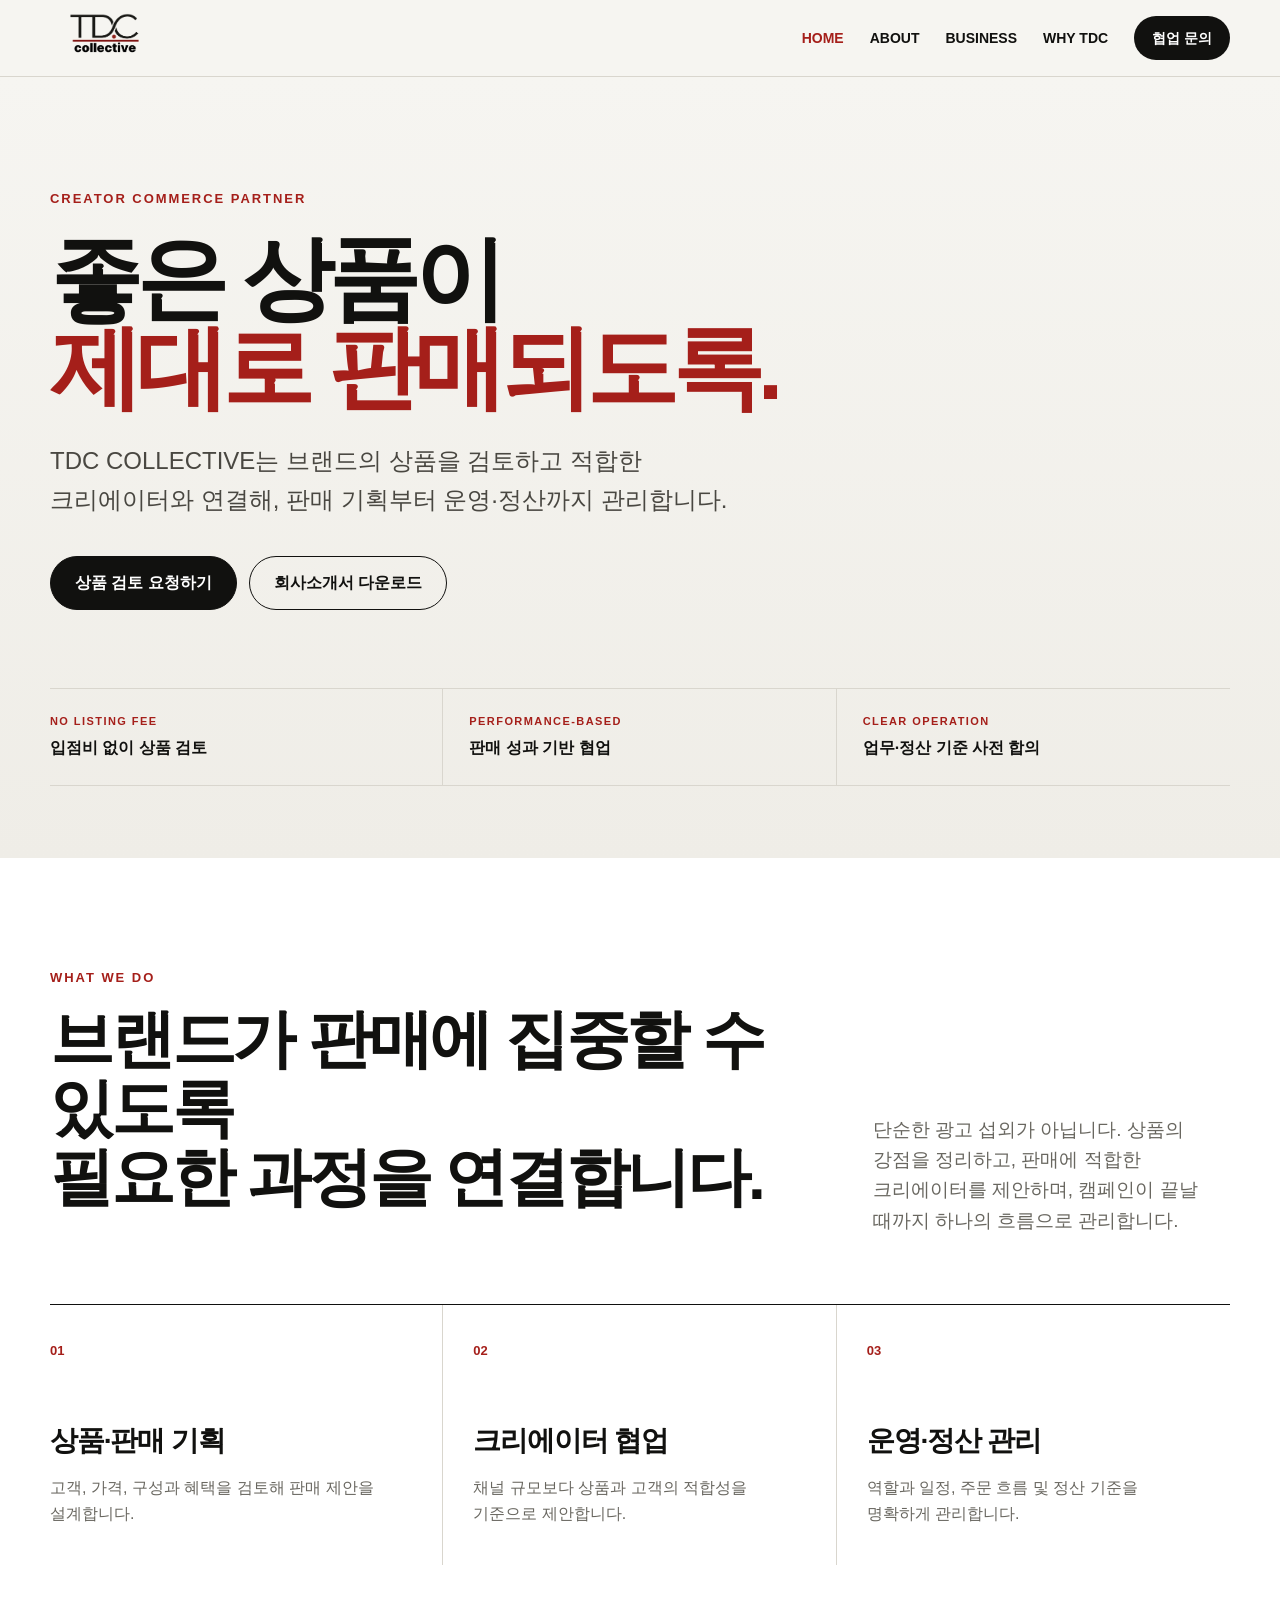
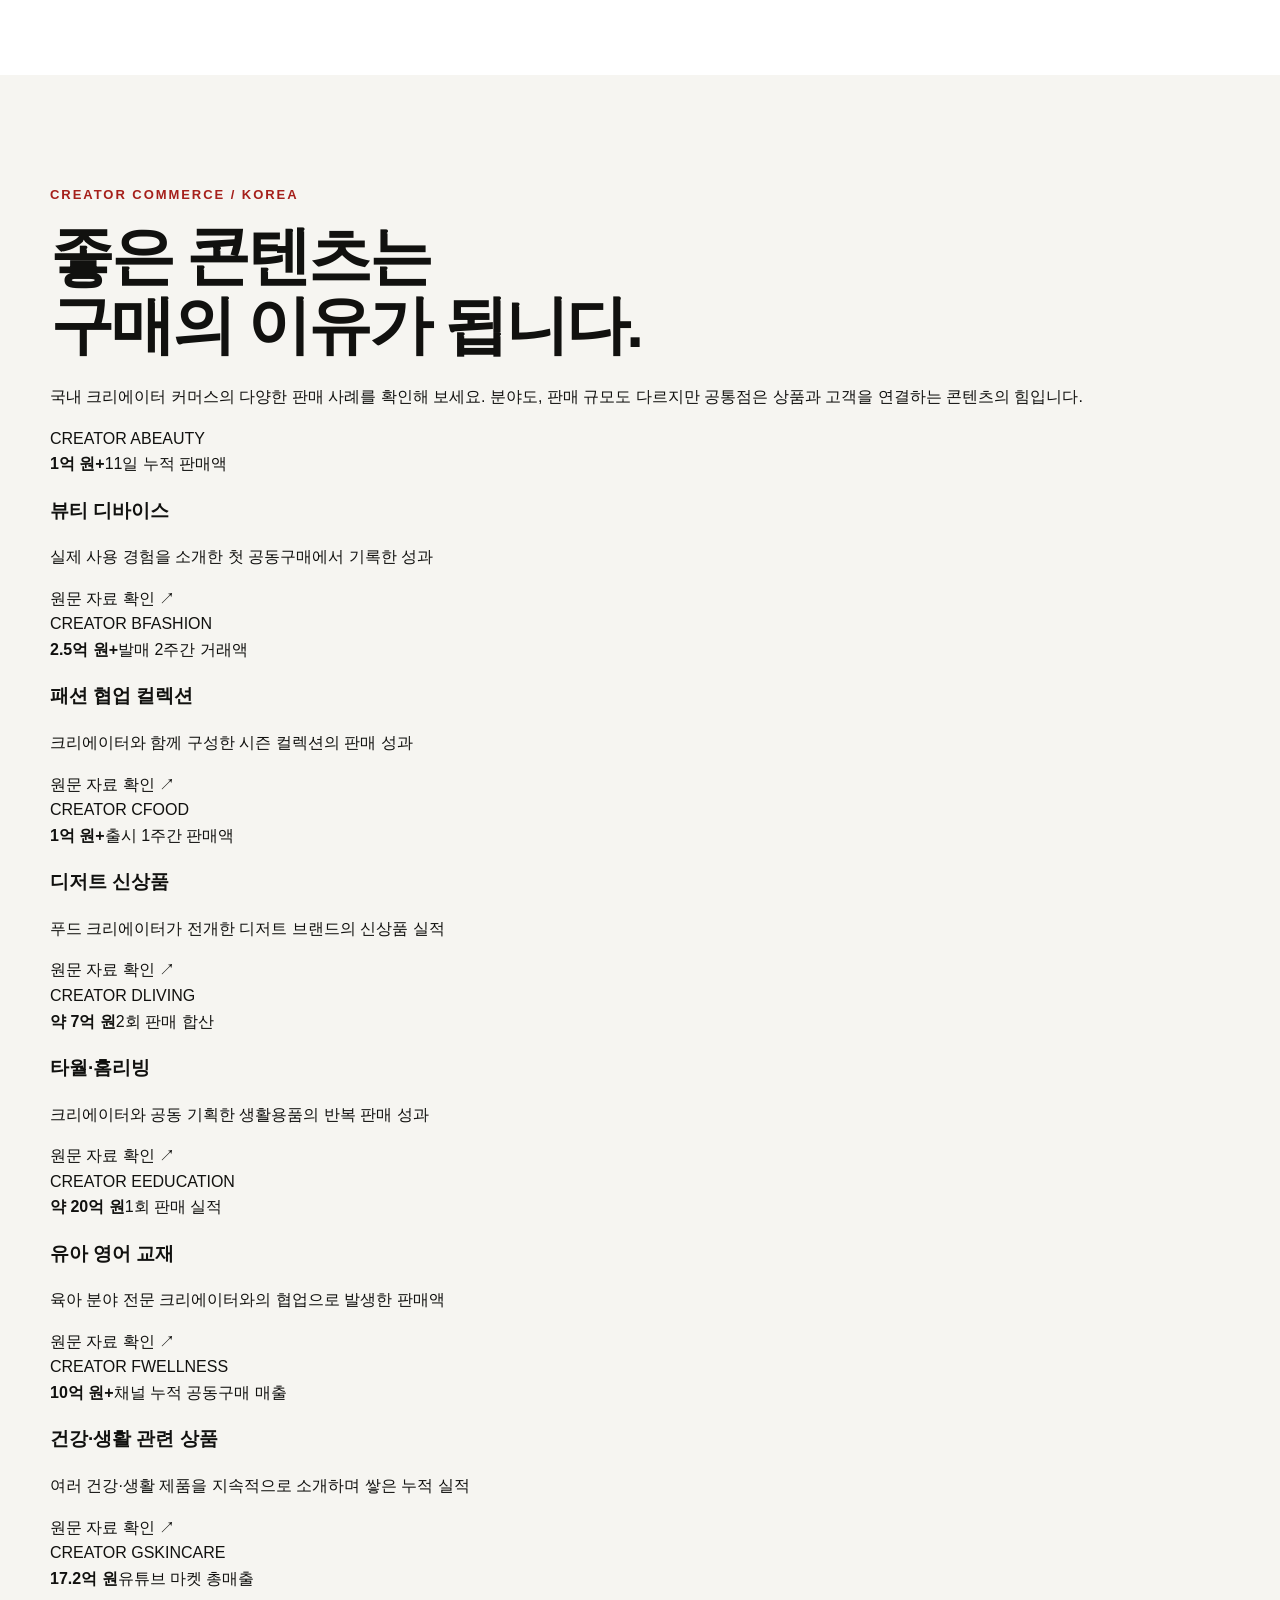
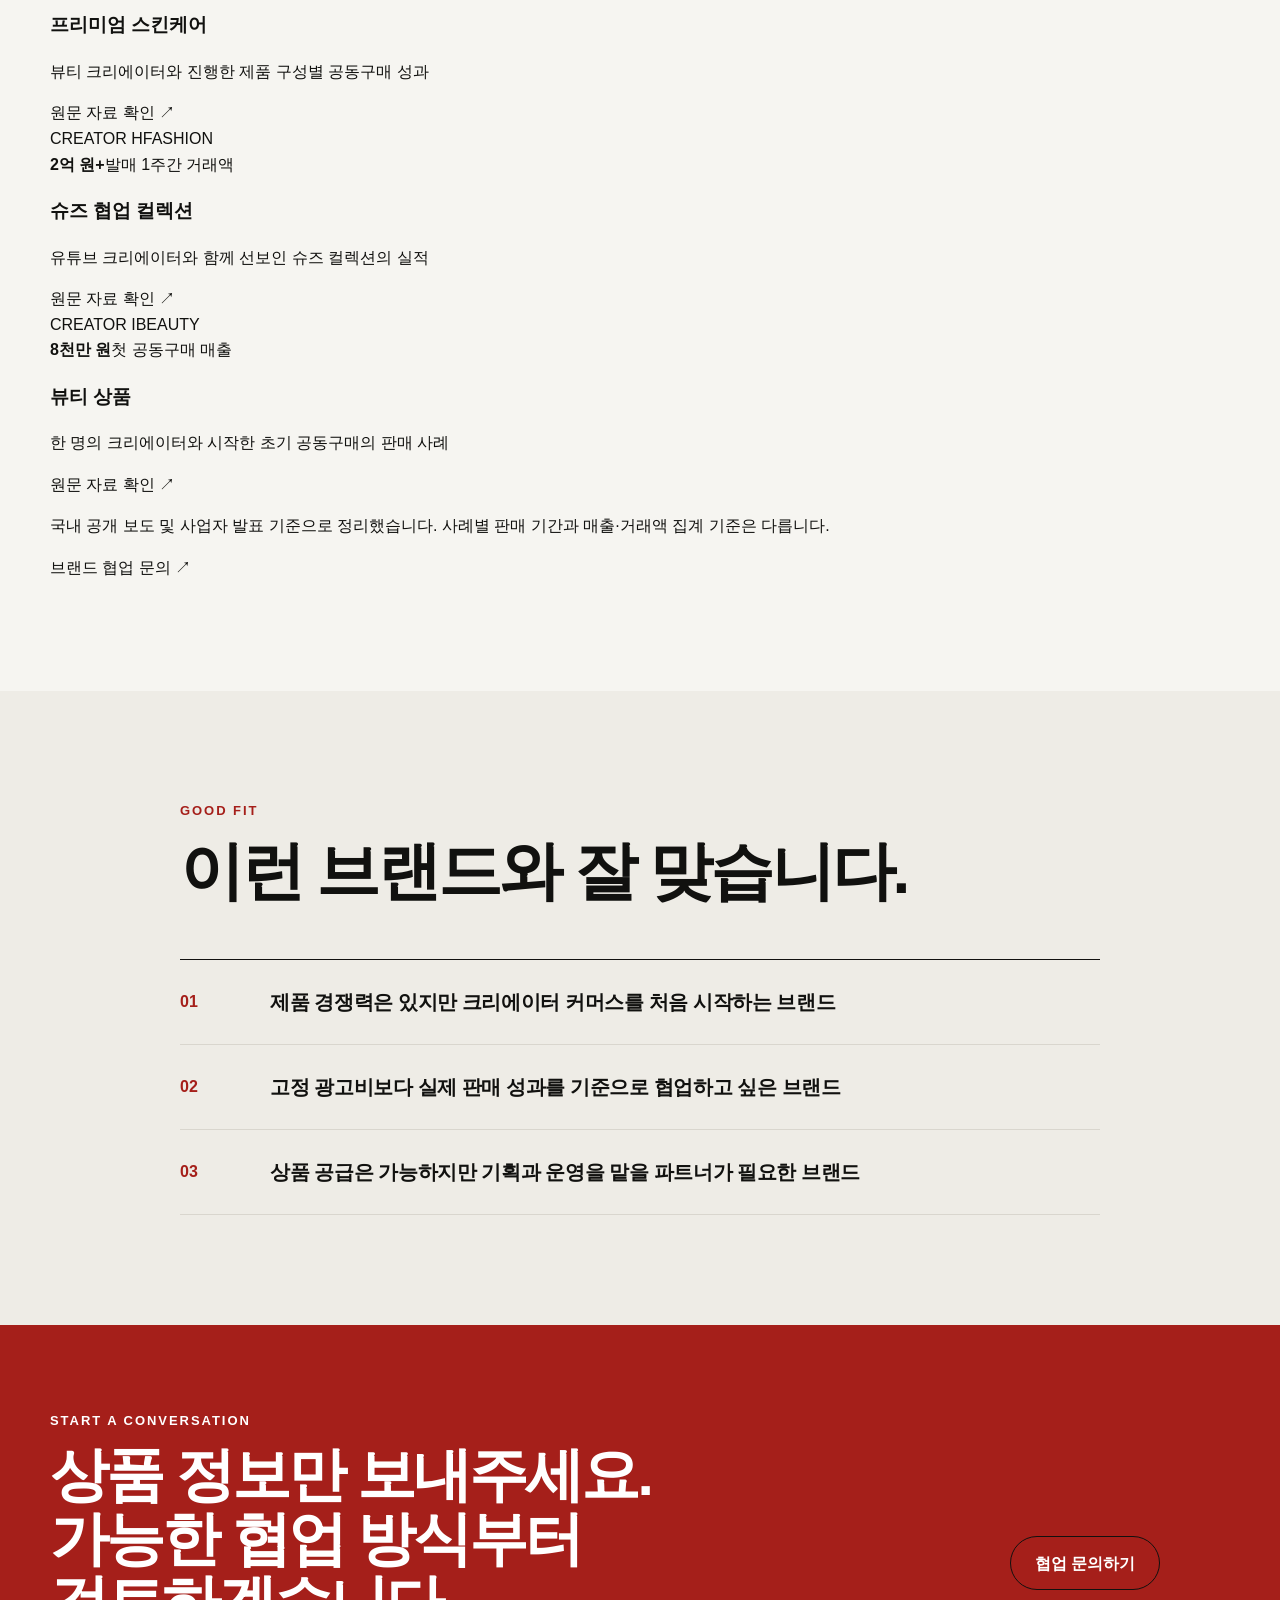
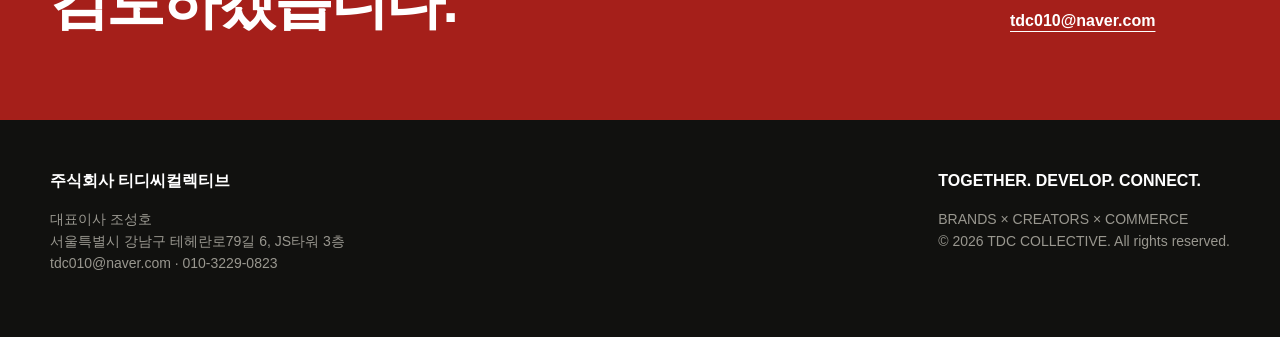
==== commit 828b46e8: "Add verified Korean creator commerce market case studies to homepage" ====
--- a/index.html
+++ b/index.html
@@ -1 +1 @@
-<!doctype html><html lang="ko"><head><meta charset="utf-8"><meta name="viewport" content="width=device-width,initial-scale=1"><title>TDC COLLECTIVE — Creator Commerce Partner</title><meta name="description" content="브랜드의 상품을 적합한 크리에이터와 연결하고 판매 기획부터 운영·정산까지 관리하는 크리에이터 커머스 파트너"><link rel="icon" href="favicon.svg"><link rel="stylesheet" href="styles.css"><link rel="stylesheet" href="professional.css"></head><body><header class="nav"><div class="wrap navin"><a class="brand" href="index.html"><img src="tdc-logo.png" alt="TDC COLLECTIVE"></a><button class="menu" aria-label="메뉴">☰</button><nav class="links"><a aria-current="page" href="index.html">HOME</a><a href="about.html">ABOUT</a><a href="business.html">BUSINESS</a><a href="partners.html">WHY TDC</a><a class="cta" href="proposal.html">협업 문의</a></nav></div></header><main><section class="hero hero-pro"><div class="wrap"><div class="eyebrow">CREATOR COMMERCE PARTNER</div><h1>좋은 상품이<br><span>제대로 판매되도록.</span></h1><p class="lead">TDC COLLECTIVE는 브랜드의 상품을 검토하고 적합한 크리에이터와 연결해, 판매 기획부터 운영·정산까지 관리합니다.</p><div class="actions"><a class="btn primary" href="proposal.html">상품 검토 요청하기</a><a class="btn" href="TDC_COLLECTIVE_Company_Introduction.pdf" download>회사소개서 다운로드</a></div><div class="proof-row"><div><b>NO LISTING FEE</b><span>입점비 없이 상품 검토</span></div><div><b>PERFORMANCE-BASED</b><span>판매 성과 기반 협업</span></div><div><b>CLEAR OPERATION</b><span>업무·정산 기준 사전 합의</span></div></div></div></section><section class="section white"><div class="wrap"><div class="section-intro"><div><div class="kicker">What we do</div><h2 class="title">브랜드가 판매에 집중할 수 있도록<br>필요한 과정을 연결합니다.</h2></div><p class="desc">단순한 광고 섭외가 아닙니다. 상품의 강점을 정리하고, 판매에 적합한 크리에이터를 제안하며, 캠페인이 끝날 때까지 하나의 흐름으로 관리합니다.</p></div><div class="service-line"><article><b>01</b><h3>상품·판매 기획</h3><p>고객, 가격, 구성과 혜택을 검토해 판매 제안을 설계합니다.</p></article><article><b>02</b><h3>크리에이터 협업</h3><p>채널 규모보다 상품과 고객의 적합성을 기준으로 제안합니다.</p></article><article><b>03</b><h3>운영·정산 관리</h3><p>역할과 일정, 주문 흐름 및 정산 기준을 명확하게 관리합니다.</p></article></div></div></section><section class="section fit-section"><div class="wrap narrow"><div class="kicker">Good fit</div><h2 class="title">이런 브랜드와 잘 맞습니다.</h2><ul class="fit-list"><li><span>01</span><p>제품 경쟁력은 있지만 크리에이터 커머스를 처음 시작하는 브랜드</p></li><li><span>02</span><p>고정 광고비보다 실제 판매 성과를 기준으로 협업하고 싶은 브랜드</p></li><li><span>03</span><p>상품 공급은 가능하지만 기획과 운영을 맡을 파트너가 필요한 브랜드</p></li></ul></div></section><section class="contactband pro-contact"><div class="wrap"><div><div class="kicker">Start a conversation</div><h2>상품 정보만 보내주세요.<br>가능한 협업 방식부터 검토하겠습니다.</h2></div><div class="contact-action"><a class="btn light" href="proposal.html">협업 문의하기</a><a href="mailto:tdc010@naver.com">tdc010@naver.com</a></div></div></section></main><footer></footer><script src="script.js"></script></body></html>
+<!doctype html><html lang="ko"><head><meta charset="utf-8"><meta name="viewport" content="width=device-width,initial-scale=1"><title>TDC COLLECTIVE — Creator Commerce Partner</title><meta name="description" content="브랜드의 상품을 적합한 크리에이터와 연결하고 판매 기획부터 운영·정산까지 관리하는 크리에이터 커머스 파트너"><link rel="icon" href="favicon.svg"><link rel="stylesheet" href="styles.css"><link rel="stylesheet" href="professional.css"></head><body><header class="nav"><div class="wrap navin"><a class="brand" href="index.html"><img src="tdc-logo.png" alt="TDC COLLECTIVE"></a><button class="menu" aria-label="메뉴">☰</button><nav class="links"><a aria-current="page" href="index.html">HOME</a><a href="about.html">ABOUT</a><a href="business.html">BUSINESS</a><a href="partners.html">WHY TDC</a><a class="cta" href="proposal.html">협업 문의</a></nav></div></header><main><section class="hero hero-pro"><div class="wrap"><div class="eyebrow">CREATOR COMMERCE PARTNER</div><h1>좋은 상품이<br><span>제대로 판매되도록.</span></h1><p class="lead">TDC COLLECTIVE는 브랜드의 상품을 검토하고 적합한 크리에이터와 연결해, 판매 기획부터 운영·정산까지 관리합니다.</p><div class="actions"><a class="btn primary" href="proposal.html">상품 검토 요청하기</a><a class="btn" href="TDC_COLLECTIVE_Company_Introduction.pdf" download>회사소개서 다운로드</a></div><div class="proof-row"><div><b>NO LISTING FEE</b><span>입점비 없이 상품 검토</span></div><div><b>PERFORMANCE-BASED</b><span>판매 성과 기반 협업</span></div><div><b>CLEAR OPERATION</b><span>업무·정산 기준 사전 합의</span></div></div></div></section><section class="section white"><div class="wrap"><div class="section-intro"><div><div class="kicker">What we do</div><h2 class="title">브랜드가 판매에 집중할 수 있도록<br>필요한 과정을 연결합니다.</h2></div><p class="desc">단순한 광고 섭외가 아닙니다. 상품의 강점을 정리하고, 판매에 적합한 크리에이터를 제안하며, 캠페인이 끝날 때까지 하나의 흐름으로 관리합니다.</p></div><div class="service-line"><article><b>01</b><h3>상품·판매 기획</h3><p>고객, 가격, 구성과 혜택을 검토해 판매 제안을 설계합니다.</p></article><article><b>02</b><h3>크리에이터 협업</h3><p>채널 규모보다 상품과 고객의 적합성을 기준으로 제안합니다.</p></article><article><b>03</b><h3>운영·정산 관리</h3><p>역할과 일정, 주문 흐름 및 정산 기준을 명확하게 관리합니다.</p></article></div></div></section><section class="section market-section" id="market-cases" aria-labelledby="market-title"><div class="wrap"><div class="market-intro"><div><div class="kicker">CREATOR COMMERCE / KOREA</div><h2 class="title" id="market-title">좋은 콘텐츠는<br>구매의 이유가 됩니다.</h2></div><p>국내 크리에이터 커머스의 다양한 판매 사례를 확인해 보세요. 분야도, 판매 규모도 다르지만 공통점은 상품과 고객을 연결하는 콘텐츠의 힘입니다.</p></div><div class="market-grid"><article class="market-case"><div class="market-case-top"><span class="market-id">CREATOR A</span><span class="market-sector">BEAUTY</span></div><div class="market-metric"><strong>1억 원+</strong><span>11일 누적 판매액</span></div><h3>뷰티 디바이스</h3><p>실제 사용 경험을 소개한 첫 공동구매에서 기록한 성과</p><a class="market-source" href="https://www.venturesquare.net/1126393" target="_blank" rel="noopener noreferrer" aria-label="크리에이터 A 사례의 원문 자료 보기">원문 자료 확인 <span aria-hidden="true">↗</span></a></article><article class="market-case"><div class="market-case-top"><span class="market-id">CREATOR B</span><span class="market-sector">FASHION</span></div><div class="market-metric"><strong>2.5억 원+</strong><span>발매 2주간 거래액</span></div><h3>패션 협업 컬렉션</h3><p>크리에이터와 함께 구성한 시즌 컬렉션의 판매 성과</p><a class="market-source" href="https://zdnet.co.kr/view/?no=20251223095921" target="_blank" rel="noopener noreferrer" aria-label="크리에이터 B 사례의 원문 자료 보기">원문 자료 확인 <span aria-hidden="true">↗</span></a></article><article class="market-case"><div class="market-case-top"><span class="market-id">CREATOR C</span><span class="market-sector">FOOD</span></div><div class="market-metric"><strong>1억 원+</strong><span>출시 1주간 판매액</span></div><h3>디저트 신상품</h3><p>푸드 크리에이터가 전개한 디저트 브랜드의 신상품 실적</p><a class="market-source" href="https://zdnet.co.kr/view/?no=20251223095921" target="_blank" rel="noopener noreferrer" aria-label="크리에이터 C 사례의 원문 자료 보기">원문 자료 확인 <span aria-hidden="true">↗</span></a></article><article class="market-case"><div class="market-case-top"><span class="market-id">CREATOR D</span><span class="market-sector">LIVING</span></div><div class="market-metric"><strong>약 7억 원</strong><span>2회 판매 합산</span></div><h3>타월·홈리빙</h3><p>크리에이터와 공동 기획한 생활용품의 반복 판매 성과</p><a class="market-source" href="https://m.businesspost.co.kr/BP?command=article_view&num=450025" target="_blank" rel="noopener noreferrer" aria-label="크리에이터 D 사례의 원문 자료 보기">원문 자료 확인 <span aria-hidden="true">↗</span></a></article><article class="market-case"><div class="market-case-top"><span class="market-id">CREATOR E</span><span class="market-sector">EDUCATION</span></div><div class="market-metric"><strong>약 20억 원</strong><span>1회 판매 실적</span></div><h3>유아 영어 교재</h3><p>육아 분야 전문 크리에이터와의 협업으로 발생한 판매액</p><a class="market-source" href="https://m.businesspost.co.kr/BP?command=article_view&num=450025" target="_blank" rel="noopener noreferrer" aria-label="크리에이터 E 사례의 원문 자료 보기">원문 자료 확인 <span aria-hidden="true">↗</span></a></article><article class="market-case"><div class="market-case-top"><span class="market-id">CREATOR F</span><span class="market-sector">WELLNESS</span></div><div class="market-metric"><strong>10억 원+</strong><span>채널 누적 공동구매 매출</span></div><h3>건강·생활 관련 상품</h3><p>여러 건강·생활 제품을 지속적으로 소개하며 쌓은 누적 실적</p><a class="market-source" href="https://www.segyebiz.com/newsView/20260507510377" target="_blank" rel="noopener noreferrer" aria-label="크리에이터 F 사례의 원문 자료 보기">원문 자료 확인 <span aria-hidden="true">↗</span></a></article><article class="market-case"><div class="market-case-top"><span class="market-id">CREATOR G</span><span class="market-sector">SKINCARE</span></div><div class="market-metric"><strong>17.2억 원</strong><span>유튜브 마켓 총매출</span></div><h3>프리미엄 스킨케어</h3><p>뷰티 크리에이터와 진행한 제품 구성별 공동구매 성과</p><a class="market-source" href="https://www.fntoday.co.kr/news/articleView.html?idxno=383227" target="_blank" rel="noopener noreferrer" aria-label="크리에이터 G 사례의 원문 자료 보기">원문 자료 확인 <span aria-hidden="true">↗</span></a></article><article class="market-case"><div class="market-case-top"><span class="market-id">CREATOR H</span><span class="market-sector">FASHION</span></div><div class="market-metric"><strong>2억 원+</strong><span>발매 1주간 거래액</span></div><h3>슈즈 협업 컬렉션</h3><p>유튜브 크리에이터와 함께 선보인 슈즈 컬렉션의 실적</p><a class="market-source" href="https://zdnet.co.kr/view/?no=20251223095921" target="_blank" rel="noopener noreferrer" aria-label="크리에이터 H 사례의 원문 자료 보기">원문 자료 확인 <span aria-hidden="true">↗</span></a></article><article class="market-case"><div class="market-case-top"><span class="market-id">CREATOR I</span><span class="market-sector">BEAUTY</span></div><div class="market-metric"><strong>8천만 원</strong><span>첫 공동구매 매출</span></div><h3>뷰티 상품</h3><p>한 명의 크리에이터와 시작한 초기 공동구매의 판매 사례</p><a class="market-source" href="https://biz.howlab.co.kr/newsletter/45b87379-14d0-4886-aa75-ce5c1f30575f" target="_blank" rel="noopener noreferrer" aria-label="크리에이터 I 사례의 원문 자료 보기">원문 자료 확인 <span aria-hidden="true">↗</span></a></article></div><div class="market-bottom"><p>국내 공개 보도 및 사업자 발표 기준으로 정리했습니다. 사례별 판매 기간과 매출·거래액 집계 기준은 다릅니다.</p><a href="proposal.html">브랜드 협업 문의 <span aria-hidden="true">↗</span></a></div></div></section><section class="section fit-section"><div class="wrap narrow"><div class="kicker">Good fit</div><h2 class="title">이런 브랜드와 잘 맞습니다.</h2><ul class="fit-list"><li><span>01</span><p>제품 경쟁력은 있지만 크리에이터 커머스를 처음 시작하는 브랜드</p></li><li><span>02</span><p>고정 광고비보다 실제 판매 성과를 기준으로 협업하고 싶은 브랜드</p></li><li><span>03</span><p>상품 공급은 가능하지만 기획과 운영을 맡을 파트너가 필요한 브랜드</p></li></ul></div></section><section class="contactband pro-contact"><div class="wrap"><div><div class="kicker">Start a conversation</div><h2>상품 정보만 보내주세요.<br>가능한 협업 방식부터 검토하겠습니다.</h2></div><div class="contact-action"><a class="btn light" href="proposal.html">협업 문의하기</a><a href="mailto:tdc010@naver.com">tdc010@naver.com</a></div></div></section></main><footer></footer><script src="script.js"></script></body></html>
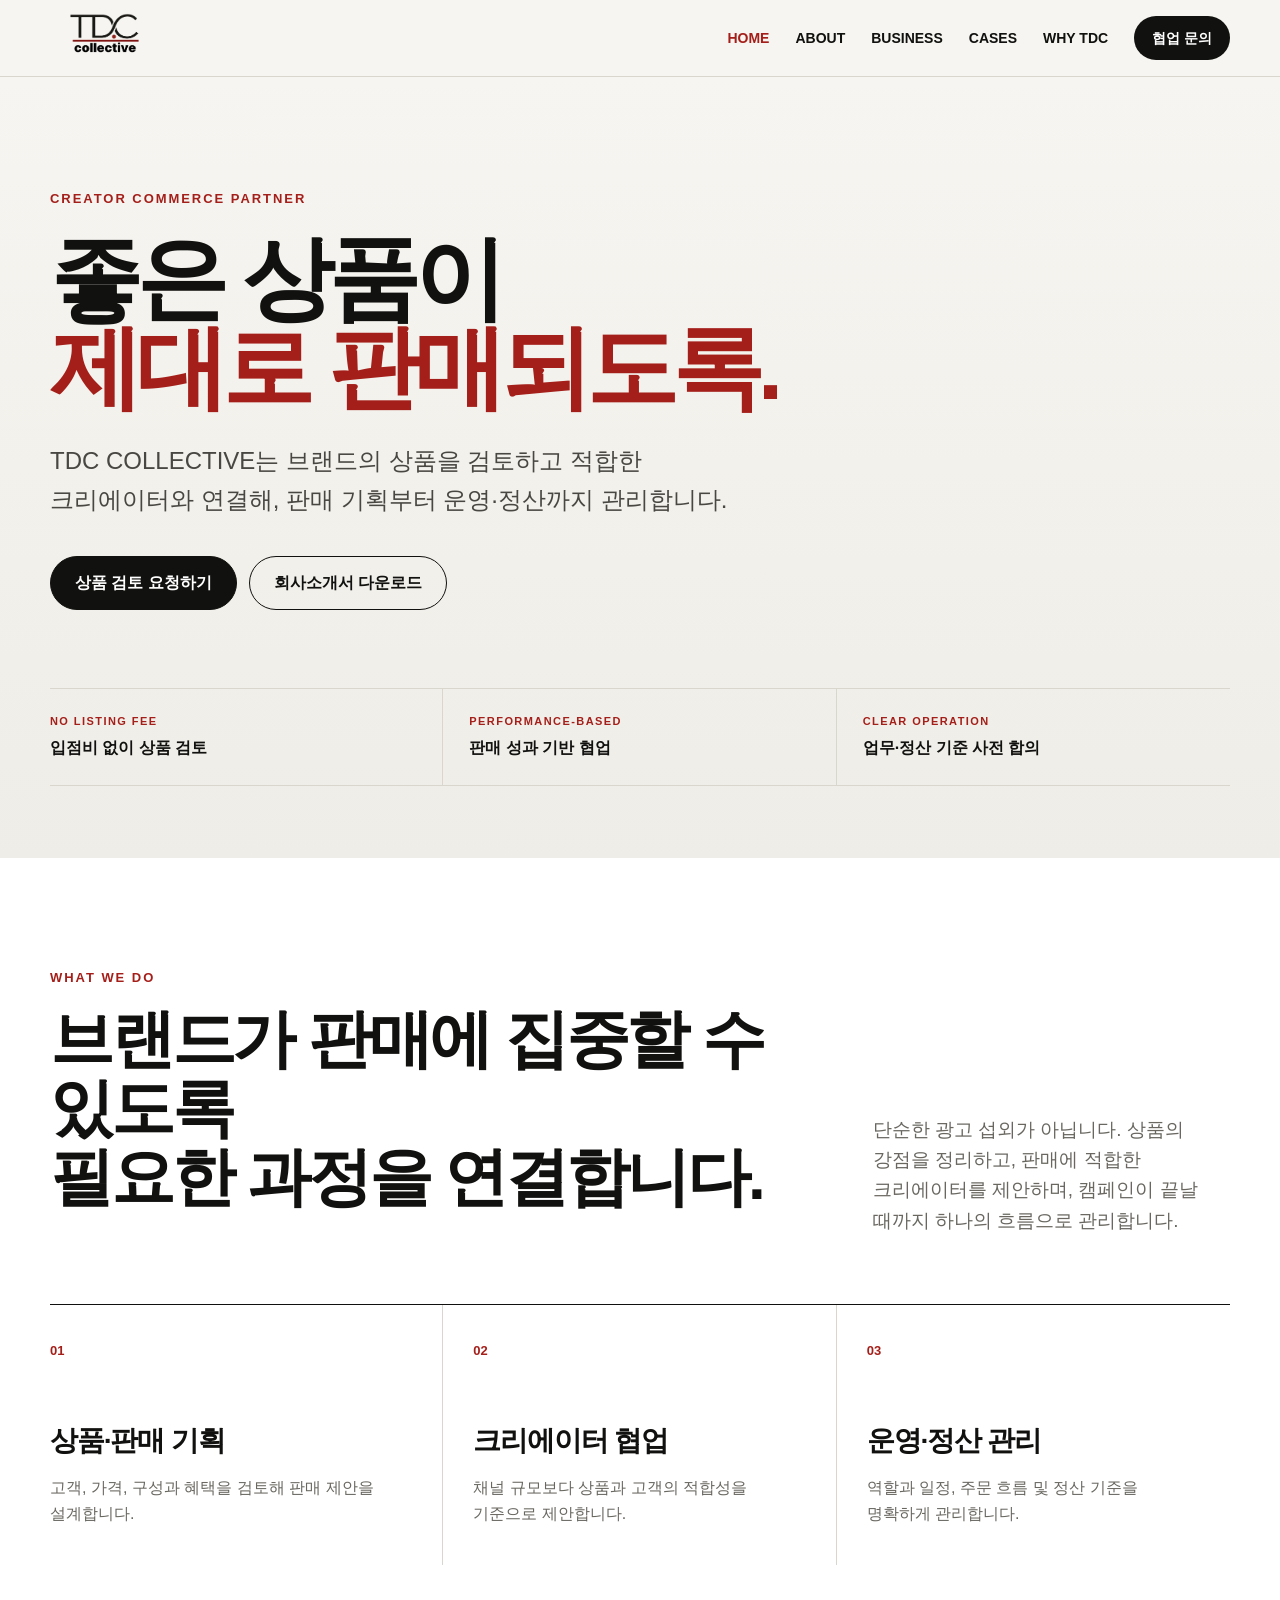
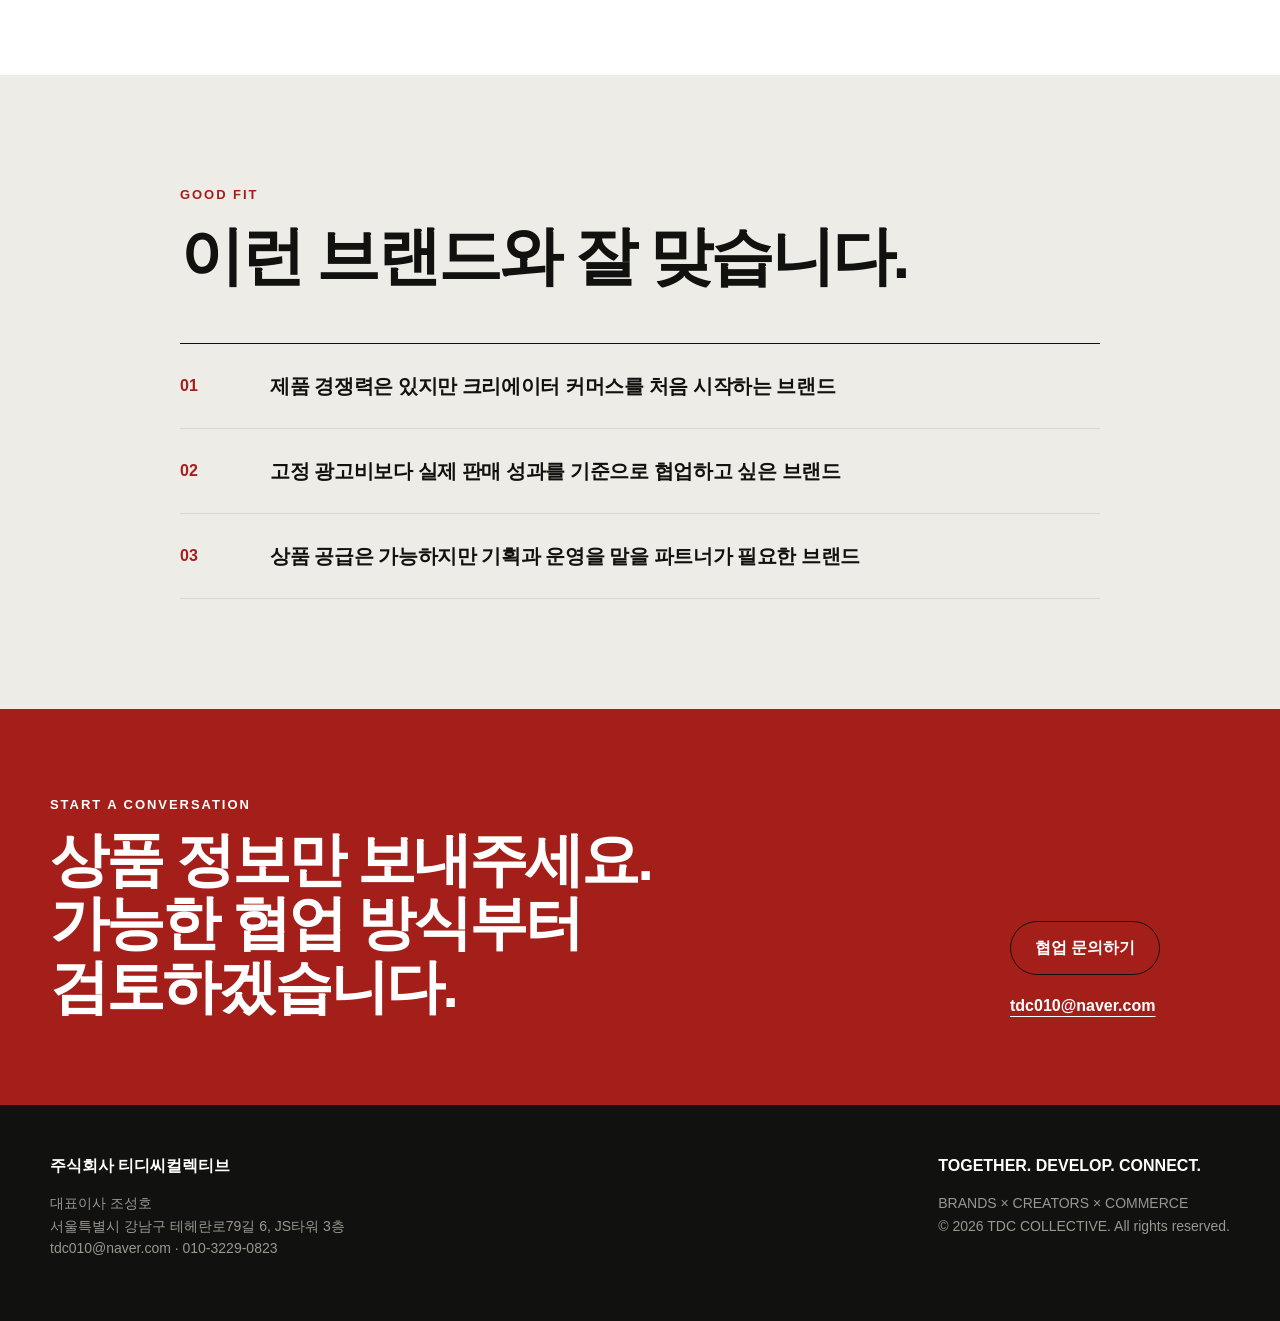
==== commit 94d7a749: "Move case studies off the homepage and add cases navigation" ====
--- a/index.html
+++ b/index.html
@@ -1 +1 @@
-<!doctype html><html lang="ko"><head><meta charset="utf-8"><meta name="viewport" content="width=device-width,initial-scale=1"><title>TDC COLLECTIVE — Creator Commerce Partner</title><meta name="description" content="브랜드의 상품을 적합한 크리에이터와 연결하고 판매 기획부터 운영·정산까지 관리하는 크리에이터 커머스 파트너"><link rel="icon" href="favicon.svg"><link rel="stylesheet" href="styles.css"><link rel="stylesheet" href="professional.css"></head><body><header class="nav"><div class="wrap navin"><a class="brand" href="index.html"><img src="tdc-logo.png" alt="TDC COLLECTIVE"></a><button class="menu" aria-label="메뉴">☰</button><nav class="links"><a aria-current="page" href="index.html">HOME</a><a href="about.html">ABOUT</a><a href="business.html">BUSINESS</a><a href="partners.html">WHY TDC</a><a class="cta" href="proposal.html">협업 문의</a></nav></div></header><main><section class="hero hero-pro"><div class="wrap"><div class="eyebrow">CREATOR COMMERCE PARTNER</div><h1>좋은 상품이<br><span>제대로 판매되도록.</span></h1><p class="lead">TDC COLLECTIVE는 브랜드의 상품을 검토하고 적합한 크리에이터와 연결해, 판매 기획부터 운영·정산까지 관리합니다.</p><div class="actions"><a class="btn primary" href="proposal.html">상품 검토 요청하기</a><a class="btn" href="TDC_COLLECTIVE_Company_Introduction.pdf" download>회사소개서 다운로드</a></div><div class="proof-row"><div><b>NO LISTING FEE</b><span>입점비 없이 상품 검토</span></div><div><b>PERFORMANCE-BASED</b><span>판매 성과 기반 협업</span></div><div><b>CLEAR OPERATION</b><span>업무·정산 기준 사전 합의</span></div></div></div></section><section class="section white"><div class="wrap"><div class="section-intro"><div><div class="kicker">What we do</div><h2 class="title">브랜드가 판매에 집중할 수 있도록<br>필요한 과정을 연결합니다.</h2></div><p class="desc">단순한 광고 섭외가 아닙니다. 상품의 강점을 정리하고, 판매에 적합한 크리에이터를 제안하며, 캠페인이 끝날 때까지 하나의 흐름으로 관리합니다.</p></div><div class="service-line"><article><b>01</b><h3>상품·판매 기획</h3><p>고객, 가격, 구성과 혜택을 검토해 판매 제안을 설계합니다.</p></article><article><b>02</b><h3>크리에이터 협업</h3><p>채널 규모보다 상품과 고객의 적합성을 기준으로 제안합니다.</p></article><article><b>03</b><h3>운영·정산 관리</h3><p>역할과 일정, 주문 흐름 및 정산 기준을 명확하게 관리합니다.</p></article></div></div></section><section class="section market-section" id="market-cases" aria-labelledby="market-title"><div class="wrap"><div class="market-intro"><div><div class="kicker">CREATOR COMMERCE / KOREA</div><h2 class="title" id="market-title">좋은 콘텐츠는<br>구매의 이유가 됩니다.</h2></div><p>국내 크리에이터 커머스의 다양한 판매 사례를 확인해 보세요. 분야도, 판매 규모도 다르지만 공통점은 상품과 고객을 연결하는 콘텐츠의 힘입니다.</p></div><div class="market-grid"><article class="market-case"><div class="market-case-top"><span class="market-id">CREATOR A</span><span class="market-sector">BEAUTY</span></div><div class="market-metric"><strong>1억 원+</strong><span>11일 누적 판매액</span></div><h3>뷰티 디바이스</h3><p>실제 사용 경험을 소개한 첫 공동구매에서 기록한 성과</p><a class="market-source" href="https://www.venturesquare.net/1126393" target="_blank" rel="noopener noreferrer" aria-label="크리에이터 A 사례의 원문 자료 보기">원문 자료 확인 <span aria-hidden="true">↗</span></a></article><article class="market-case"><div class="market-case-top"><span class="market-id">CREATOR B</span><span class="market-sector">FASHION</span></div><div class="market-metric"><strong>2.5억 원+</strong><span>발매 2주간 거래액</span></div><h3>패션 협업 컬렉션</h3><p>크리에이터와 함께 구성한 시즌 컬렉션의 판매 성과</p><a class="market-source" href="https://zdnet.co.kr/view/?no=20251223095921" target="_blank" rel="noopener noreferrer" aria-label="크리에이터 B 사례의 원문 자료 보기">원문 자료 확인 <span aria-hidden="true">↗</span></a></article><article class="market-case"><div class="market-case-top"><span class="market-id">CREATOR C</span><span class="market-sector">FOOD</span></div><div class="market-metric"><strong>1억 원+</strong><span>출시 1주간 판매액</span></div><h3>디저트 신상품</h3><p>푸드 크리에이터가 전개한 디저트 브랜드의 신상품 실적</p><a class="market-source" href="https://zdnet.co.kr/view/?no=20251223095921" target="_blank" rel="noopener noreferrer" aria-label="크리에이터 C 사례의 원문 자료 보기">원문 자료 확인 <span aria-hidden="true">↗</span></a></article><article class="market-case"><div class="market-case-top"><span class="market-id">CREATOR D</span><span class="market-sector">LIVING</span></div><div class="market-metric"><strong>약 7억 원</strong><span>2회 판매 합산</span></div><h3>타월·홈리빙</h3><p>크리에이터와 공동 기획한 생활용품의 반복 판매 성과</p><a class="market-source" href="https://m.businesspost.co.kr/BP?command=article_view&num=450025" target="_blank" rel="noopener noreferrer" aria-label="크리에이터 D 사례의 원문 자료 보기">원문 자료 확인 <span aria-hidden="true">↗</span></a></article><article class="market-case"><div class="market-case-top"><span class="market-id">CREATOR E</span><span class="market-sector">EDUCATION</span></div><div class="market-metric"><strong>약 20억 원</strong><span>1회 판매 실적</span></div><h3>유아 영어 교재</h3><p>육아 분야 전문 크리에이터와의 협업으로 발생한 판매액</p><a class="market-source" href="https://m.businesspost.co.kr/BP?command=article_view&num=450025" target="_blank" rel="noopener noreferrer" aria-label="크리에이터 E 사례의 원문 자료 보기">원문 자료 확인 <span aria-hidden="true">↗</span></a></article><article class="market-case"><div class="market-case-top"><span class="market-id">CREATOR F</span><span class="market-sector">WELLNESS</span></div><div class="market-metric"><strong>10억 원+</strong><span>채널 누적 공동구매 매출</span></div><h3>건강·생활 관련 상품</h3><p>여러 건강·생활 제품을 지속적으로 소개하며 쌓은 누적 실적</p><a class="market-source" href="https://www.segyebiz.com/newsView/20260507510377" target="_blank" rel="noopener noreferrer" aria-label="크리에이터 F 사례의 원문 자료 보기">원문 자료 확인 <span aria-hidden="true">↗</span></a></article><article class="market-case"><div class="market-case-top"><span class="market-id">CREATOR G</span><span class="market-sector">SKINCARE</span></div><div class="market-metric"><strong>17.2억 원</strong><span>유튜브 마켓 총매출</span></div><h3>프리미엄 스킨케어</h3><p>뷰티 크리에이터와 진행한 제품 구성별 공동구매 성과</p><a class="market-source" href="https://www.fntoday.co.kr/news/articleView.html?idxno=383227" target="_blank" rel="noopener noreferrer" aria-label="크리에이터 G 사례의 원문 자료 보기">원문 자료 확인 <span aria-hidden="true">↗</span></a></article><article class="market-case"><div class="market-case-top"><span class="market-id">CREATOR H</span><span class="market-sector">FASHION</span></div><div class="market-metric"><strong>2억 원+</strong><span>발매 1주간 거래액</span></div><h3>슈즈 협업 컬렉션</h3><p>유튜브 크리에이터와 함께 선보인 슈즈 컬렉션의 실적</p><a class="market-source" href="https://zdnet.co.kr/view/?no=20251223095921" target="_blank" rel="noopener noreferrer" aria-label="크리에이터 H 사례의 원문 자료 보기">원문 자료 확인 <span aria-hidden="true">↗</span></a></article><article class="market-case"><div class="market-case-top"><span class="market-id">CREATOR I</span><span class="market-sector">BEAUTY</span></div><div class="market-metric"><strong>8천만 원</strong><span>첫 공동구매 매출</span></div><h3>뷰티 상품</h3><p>한 명의 크리에이터와 시작한 초기 공동구매의 판매 사례</p><a class="market-source" href="https://biz.howlab.co.kr/newsletter/45b87379-14d0-4886-aa75-ce5c1f30575f" target="_blank" rel="noopener noreferrer" aria-label="크리에이터 I 사례의 원문 자료 보기">원문 자료 확인 <span aria-hidden="true">↗</span></a></article></div><div class="market-bottom"><p>국내 공개 보도 및 사업자 발표 기준으로 정리했습니다. 사례별 판매 기간과 매출·거래액 집계 기준은 다릅니다.</p><a href="proposal.html">브랜드 협업 문의 <span aria-hidden="true">↗</span></a></div></div></section><section class="section fit-section"><div class="wrap narrow"><div class="kicker">Good fit</div><h2 class="title">이런 브랜드와 잘 맞습니다.</h2><ul class="fit-list"><li><span>01</span><p>제품 경쟁력은 있지만 크리에이터 커머스를 처음 시작하는 브랜드</p></li><li><span>02</span><p>고정 광고비보다 실제 판매 성과를 기준으로 협업하고 싶은 브랜드</p></li><li><span>03</span><p>상품 공급은 가능하지만 기획과 운영을 맡을 파트너가 필요한 브랜드</p></li></ul></div></section><section class="contactband pro-contact"><div class="wrap"><div><div class="kicker">Start a conversation</div><h2>상품 정보만 보내주세요.<br>가능한 협업 방식부터 검토하겠습니다.</h2></div><div class="contact-action"><a class="btn light" href="proposal.html">협업 문의하기</a><a href="mailto:tdc010@naver.com">tdc010@naver.com</a></div></div></section></main><footer></footer><script src="script.js"></script></body></html>
+<!doctype html><html lang="ko"><head><meta charset="utf-8"><meta name="viewport" content="width=device-width,initial-scale=1"><title>TDC COLLECTIVE — Creator Commerce Partner</title><meta name="description" content="브랜드의 상품을 적합한 크리에이터와 연결하고 판매 기획부터 운영·정산까지 관리하는 크리에이터 커머스 파트너"><link rel="icon" href="favicon.svg"><link rel="stylesheet" href="styles.css"><link rel="stylesheet" href="professional.css"></head><body><header class="nav"><div class="wrap navin"><a class="brand" href="index.html"><img src="tdc-logo.png" alt="TDC COLLECTIVE"></a><button class="menu" aria-label="메뉴">☰</button><nav class="links"><a aria-current="page" href="index.html">HOME</a><a href="about.html">ABOUT</a><a href="business.html">BUSINESS</a><a href="cases.html">CASES</a><a href="partners.html">WHY TDC</a><a class="cta" href="proposal.html">협업 문의</a></nav></div></header><main><section class="hero hero-pro"><div class="wrap"><div class="eyebrow">CREATOR COMMERCE PARTNER</div><h1>좋은 상품이<br><span>제대로 판매되도록.</span></h1><p class="lead">TDC COLLECTIVE는 브랜드의 상품을 검토하고 적합한 크리에이터와 연결해, 판매 기획부터 운영·정산까지 관리합니다.</p><div class="actions"><a class="btn primary" href="proposal.html">상품 검토 요청하기</a><a class="btn" href="TDC_COLLECTIVE_Company_Introduction.pdf" download>회사소개서 다운로드</a></div><div class="proof-row"><div><b>NO LISTING FEE</b><span>입점비 없이 상품 검토</span></div><div><b>PERFORMANCE-BASED</b><span>판매 성과 기반 협업</span></div><div><b>CLEAR OPERATION</b><span>업무·정산 기준 사전 합의</span></div></div></div></section><section class="section white"><div class="wrap"><div class="section-intro"><div><div class="kicker">What we do</div><h2 class="title">브랜드가 판매에 집중할 수 있도록<br>필요한 과정을 연결합니다.</h2></div><p class="desc">단순한 광고 섭외가 아닙니다. 상품의 강점을 정리하고, 판매에 적합한 크리에이터를 제안하며, 캠페인이 끝날 때까지 하나의 흐름으로 관리합니다.</p></div><div class="service-line"><article><b>01</b><h3>상품·판매 기획</h3><p>고객, 가격, 구성과 혜택을 검토해 판매 제안을 설계합니다.</p></article><article><b>02</b><h3>크리에이터 협업</h3><p>채널 규모보다 상품과 고객의 적합성을 기준으로 제안합니다.</p></article><article><b>03</b><h3>운영·정산 관리</h3><p>역할과 일정, 주문 흐름 및 정산 기준을 명확하게 관리합니다.</p></article></div></div></section><section class="section fit-section"><div class="wrap narrow"><div class="kicker">Good fit</div><h2 class="title">이런 브랜드와 잘 맞습니다.</h2><ul class="fit-list"><li><span>01</span><p>제품 경쟁력은 있지만 크리에이터 커머스를 처음 시작하는 브랜드</p></li><li><span>02</span><p>고정 광고비보다 실제 판매 성과를 기준으로 협업하고 싶은 브랜드</p></li><li><span>03</span><p>상품 공급은 가능하지만 기획과 운영을 맡을 파트너가 필요한 브랜드</p></li></ul></div></section><section class="contactband pro-contact"><div class="wrap"><div><div class="kicker">Start a conversation</div><h2>상품 정보만 보내주세요.<br>가능한 협업 방식부터 검토하겠습니다.</h2></div><div class="contact-action"><a class="btn light" href="proposal.html">협업 문의하기</a><a href="mailto:tdc010@naver.com">tdc010@naver.com</a></div></div></section></main><footer></footer><script src="script.js"></script></body></html>
--- a/professional.css
+++ b/professional.css
@@ -21,3 +21,27 @@
 .assurance-list{border-top:1px solid var(--ink)}.assurance-list article{display:grid;grid-template-columns:90px 1fr;padding:34px 0;border-bottom:1px solid var(--line)}.assurance-list span{color:var(--red);font-weight:850}.assurance-list h2{font-size:30px;margin:0 0 8px;letter-spacing:-.04em}.assurance-list p{color:var(--muted);font-size:17px;margin:0;max-width:720px}
 .inquiry-email{display:flex;gap:24px;margin-top:38px;align-items:center}.inquiry-email span{font-size:13px;font-weight:850;color:var(--muted)}.inquiry-email a{font-size:18px;font-weight:800;text-decoration:underline;text-underline-offset:5px}.pro-form{margin-top:0}.pro-form .field{margin-bottom:22px}
 @media(max-width:850px){.hero-pro{padding:72px 0 48px}.proof-row,.section-intro,.service-line,.split-statement,.principle-grid,.operation-grid{grid-template-columns:1fr}.proof-row{margin-top:50px}.proof-row div,.proof-row div:first-child{padding:18px 0;border-right:0;border-bottom:1px solid var(--line)}.proof-row div:last-child{border-bottom:0}.section-intro{gap:20px}.service-line article,.service-line article+article{padding:26px 0;border-right:0;border-bottom:1px solid var(--line);min-height:auto}.service-line h3{margin:28px 0 8px}.fit-list li{grid-template-columns:46px 1fr}.fit-list p{font-size:17px}.pro-contact .wrap{display:block}.contact-action{margin-top:32px}.pagehead-pro{padding:78px 0 58px}.split-statement{gap:28px}.principle-grid article,.principle-grid article+article{padding:26px 0;border-right:0;border-bottom:1px solid #44443e;min-height:auto}.principle-grid h3{margin:28px 0 8px}.business-block{grid-template-columns:42px 1fr;gap:18px}.business-block>p{grid-column:2}.assurance-list article{grid-template-columns:48px 1fr}.assurance-list h2{font-size:24px}.inquiry-email{display:block}.inquiry-email span,.inquiry-email a{display:block}.inquiry-email a{margin-top:5px}}
+
+/* Market cases — editorial proof section */
+.market-section{background:#fbfaf7;border-top:1px solid #e7e4de;border-bottom:1px solid #e7e4de}
+.market-intro{display:grid;grid-template-columns:1.15fr .85fr;gap:78px;align-items:end;margin-bottom:52px}
+.market-intro .title{margin-bottom:0;max-width:760px}
+.market-intro>p{font-size:18px;line-height:1.8;color:var(--muted);max-width:500px;margin:0 0 6px}
+.market-grid{display:grid;grid-template-columns:repeat(3,minmax(0,1fr));gap:1px;border:1px solid var(--line);background:var(--line)}
+.market-case{display:flex;flex-direction:column;min-width:0;min-height:316px;padding:31px 30px 27px;background:#fff;transition:background .2s}
+.market-case:hover{background:#f8f7f3}
+.market-case-top{display:flex;align-items:center;justify-content:space-between;gap:16px;font-size:11px;letter-spacing:.115em;font-weight:850}
+.market-id{color:var(--red)}.market-sector{color:#858279;text-align:right}
+.market-metric{display:flex;flex-direction:column;gap:3px;margin:31px 0 25px}
+.market-metric strong{font-size:clamp(35px,3vw,48px);font-weight:850;letter-spacing:-.055em;line-height:1.1;white-space:nowrap}
+.market-metric>span{font-size:13px;font-weight:650;color:#77756d}
+.market-case h3{font-size:20px;line-height:1.35;letter-spacing:-.035em;margin:0 0 8px}
+.market-case p{font-size:14px;color:var(--muted);line-height:1.65;margin:0 0 24px}
+.market-source{display:inline-flex;gap:6px;align-items:center;margin-top:auto;align-self:flex-start;font-size:12px;font-weight:780;color:#6b6861;border-bottom:1px solid #aaa69c;padding-bottom:2px}
+.market-source:hover{color:var(--red);border-color:var(--red)}
+.market-bottom{display:flex;justify-content:space-between;align-items:center;gap:35px;margin-top:23px}
+.market-bottom p{font-size:12px;line-height:1.7;color:#77746d;margin:0;max-width:790px}
+.market-bottom>a{flex-shrink:0;font-size:14px;font-weight:850;border-bottom:1px solid var(--ink);padding:4px 0}
+.market-bottom>a span{padding-left:8px}
+@media(max-width:1000px){.market-grid{grid-template-columns:repeat(2,minmax(0,1fr))}.market-intro{gap:38px}}
+@media(max-width:650px){.market-intro{display:block;margin-bottom:32px}.market-intro .title{font-size:clamp(36px,9vw,47px)}.market-intro>p{font-size:15px;margin-top:19px}.market-grid{grid-template-columns:1fr}.market-case{min-height:280px;padding:25px 24px}.market-metric{margin:25px 0 20px}.market-metric strong{font-size:40px}.market-bottom{align-items:flex-start;flex-direction:column;gap:16px}.market-bottom p{font-size:11px}}
